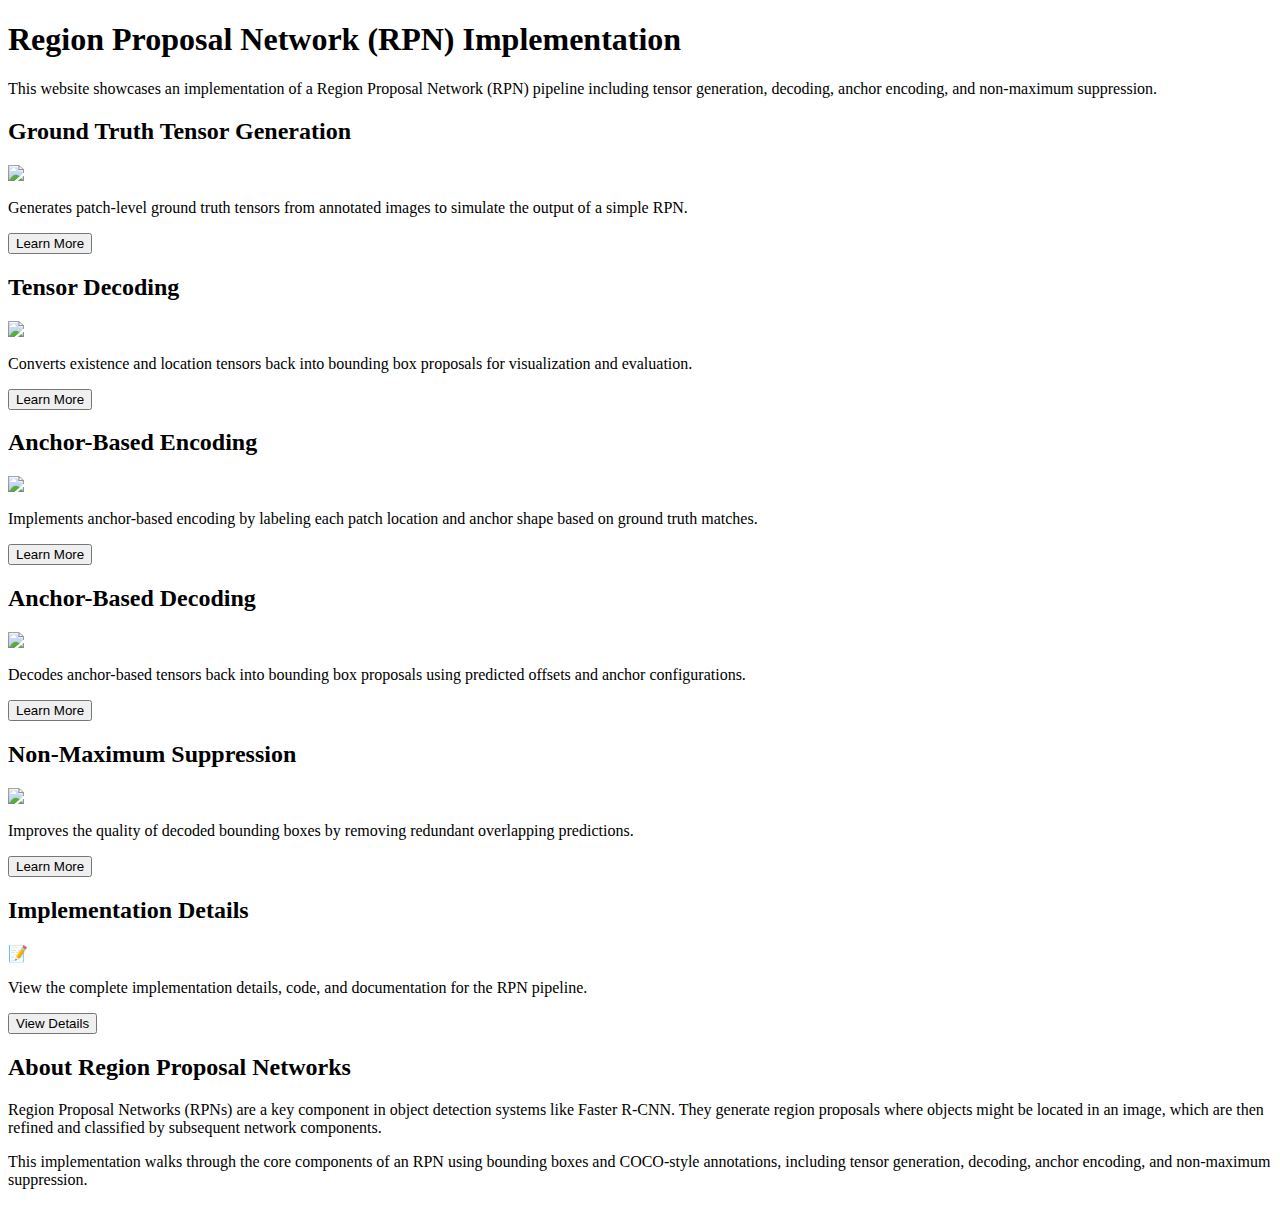
==== docs/index.html @ 5dce3fc7 "move all the website files to a docs folder" ====
<!DOCTYPE html><html lang="en" class="dark"><head><meta charSet="utf-8"/><meta name="viewport" content="width=device-width, initial-scale=1"/><link rel="preload" href="/_next/static/media/569ce4b8f30dc480-s.p.woff2" as="font" crossorigin="" type="font/woff2"/><link rel="preload" href="/_next/static/media/93f479601ee12b01-s.p.woff2" as="font" crossorigin="" type="font/woff2"/><link rel="stylesheet" href="/_next/static/css/9b14955158d61548.css" data-precedence="next"/><link rel="preload" as="script" fetchPriority="low" href="/_next/static/chunks/webpack-013194c79a4f4649.js"/><script src="/_next/static/chunks/ebe977ba-f33e6a37613402e3.js" async=""></script><script src="/_next/static/chunks/411-e865e4c97e426d4b.js" async=""></script><script src="/_next/static/chunks/main-app-a2d3648bc2e3e824.js" async=""></script><script src="/_next/static/chunks/395-ab24c1eea676b652.js" async=""></script><script src="/_next/static/chunks/84-42539fc15c698436.js" async=""></script><script src="/_next/static/chunks/app/page-92c3d81ac4e2b748.js" async=""></script><meta name="next-size-adjust" content=""/><title>Create Next App</title><meta name="description" content="Generated by create next app"/><link rel="icon" href="/favicon.ico" type="image/x-icon" sizes="16x16"/><script src="/_next/static/chunks/polyfills-42372ed130431b0a.js" noModule=""></script></head><body class="__variable_4d318d __variable_ea5f4b antialiased"><main class="flex min-h-screen flex-col items-center p-8 sm:p-24"><h1 class="text-4xl font-bold mb-6 text-center">Region Proposal Network (RPN) Implementation</h1><p class="text-lg mb-8 max-w-3xl text-center">This website showcases an implementation of a Region Proposal Network (RPN) pipeline including tensor generation, decoding, anchor encoding, and non-maximum suppression.</p><div class="grid grid-cols-1 md:grid-cols-2 lg:grid-cols-3 gap-6 w-full max-w-6xl mb-12"><div class="rounded-xl border bg-card text-card-foreground shadow p-6 flex flex-col items-center"><h2 class="text-xl font-semibold mb-3">Ground Truth Tensor Generation</h2><img alt="Ground Truth Tensor Generation" loading="lazy" width="300" height="200" decoding="async" data-nimg="1" class="mb-4 rounded-md" style="color:transparent" src="/images/cats_res.png"/><p class="text-sm text-center mb-4">Generates patch-level ground truth tensors from annotated images to simulate the output of a simple RPN.</p><a href="/ground-truth-generation"><button class="inline-flex items-center justify-center gap-2 whitespace-nowrap rounded-md text-sm font-medium transition-colors focus-visible:outline-none focus-visible:ring-1 focus-visible:ring-ring disabled:pointer-events-none disabled:opacity-50 [&amp;_svg]:pointer-events-none [&amp;_svg]:size-4 [&amp;_svg]:shrink-0 bg-primary text-primary-foreground shadow hover:bg-primary/90 h-9 px-4 py-2">Learn More</button></a></div><div class="rounded-xl border bg-card text-card-foreground shadow p-6 flex flex-col items-center"><h2 class="text-xl font-semibold mb-3">Tensor Decoding</h2><img alt="Tensor Decoding" loading="lazy" width="300" height="200" decoding="async" data-nimg="1" class="mb-4 rounded-md" style="color:transparent" src="/images/dogs.png"/><p class="text-sm text-center mb-4">Converts existence and location tensors back into bounding box proposals for visualization and evaluation.</p><a href="/tensor-decoding"><button class="inline-flex items-center justify-center gap-2 whitespace-nowrap rounded-md text-sm font-medium transition-colors focus-visible:outline-none focus-visible:ring-1 focus-visible:ring-ring disabled:pointer-events-none disabled:opacity-50 [&amp;_svg]:pointer-events-none [&amp;_svg]:size-4 [&amp;_svg]:shrink-0 bg-primary text-primary-foreground shadow hover:bg-primary/90 h-9 px-4 py-2">Learn More</button></a></div><div class="rounded-xl border bg-card text-card-foreground shadow p-6 flex flex-col items-center"><h2 class="text-xl font-semibold mb-3">Anchor-Based Encoding</h2><img alt="Anchor-Based Encoding" loading="lazy" width="300" height="200" decoding="async" data-nimg="1" class="mb-4 rounded-md" style="color:transparent" src="/images/pandas.png"/><p class="text-sm text-center mb-4">Implements anchor-based encoding by labeling each patch location and anchor shape based on ground truth matches.</p><a href="/anchor-encoding"><button class="inline-flex items-center justify-center gap-2 whitespace-nowrap rounded-md text-sm font-medium transition-colors focus-visible:outline-none focus-visible:ring-1 focus-visible:ring-ring disabled:pointer-events-none disabled:opacity-50 [&amp;_svg]:pointer-events-none [&amp;_svg]:size-4 [&amp;_svg]:shrink-0 bg-primary text-primary-foreground shadow hover:bg-primary/90 h-9 px-4 py-2">Learn More</button></a></div><div class="rounded-xl border bg-card text-card-foreground shadow p-6 flex flex-col items-center"><h2 class="text-xl font-semibold mb-3">Anchor-Based Decoding</h2><img alt="Anchor-Based Decoding" loading="lazy" width="300" height="200" decoding="async" data-nimg="1" class="mb-4 rounded-md" style="color:transparent" src="/images/dolphins.png"/><p class="text-sm text-center mb-4">Decodes anchor-based tensors back into bounding box proposals using predicted offsets and anchor configurations.</p><a href="/anchor-decoding"><button class="inline-flex items-center justify-center gap-2 whitespace-nowrap rounded-md text-sm font-medium transition-colors focus-visible:outline-none focus-visible:ring-1 focus-visible:ring-ring disabled:pointer-events-none disabled:opacity-50 [&amp;_svg]:pointer-events-none [&amp;_svg]:size-4 [&amp;_svg]:shrink-0 bg-primary text-primary-foreground shadow hover:bg-primary/90 h-9 px-4 py-2">Learn More</button></a></div><div class="rounded-xl border bg-card text-card-foreground shadow p-6 flex flex-col items-center"><h2 class="text-xl font-semibold mb-3">Non-Maximum Suppression</h2><img alt="Non-Maximum Suppression" loading="lazy" width="300" height="200" decoding="async" data-nimg="1" class="mb-4 rounded-md" style="color:transparent" src="/images/tiger.png"/><p class="text-sm text-center mb-4">Improves the quality of decoded bounding boxes by removing redundant overlapping predictions.</p><a href="/non-maximum-suppression"><button class="inline-flex items-center justify-center gap-2 whitespace-nowrap rounded-md text-sm font-medium transition-colors focus-visible:outline-none focus-visible:ring-1 focus-visible:ring-ring disabled:pointer-events-none disabled:opacity-50 [&amp;_svg]:pointer-events-none [&amp;_svg]:size-4 [&amp;_svg]:shrink-0 bg-primary text-primary-foreground shadow hover:bg-primary/90 h-9 px-4 py-2">Learn More</button></a></div><div class="rounded-xl border bg-card text-card-foreground shadow p-6 flex flex-col items-center"><h2 class="text-xl font-semibold mb-3">Implementation Details</h2><div class="h-[200px] flex items-center justify-center mb-4"><div class="text-6xl">📝</div></div><p class="text-sm text-center mb-4">View the complete implementation details, code, and documentation for the RPN pipeline.</p><a href="/implementation-details"><button class="inline-flex items-center justify-center gap-2 whitespace-nowrap rounded-md text-sm font-medium transition-colors focus-visible:outline-none focus-visible:ring-1 focus-visible:ring-ring disabled:pointer-events-none disabled:opacity-50 [&amp;_svg]:pointer-events-none [&amp;_svg]:size-4 [&amp;_svg]:shrink-0 bg-primary text-primary-foreground shadow hover:bg-primary/90 h-9 px-4 py-2">View Details</button></a></div></div><div class="w-full max-w-3xl"><h2 class="text-2xl font-semibold mb-4">About Region Proposal Networks</h2><p class="mb-4">Region Proposal Networks (RPNs) are a key component in object detection systems like Faster R-CNN. They generate region proposals where objects might be located in an image, which are then refined and classified by subsequent network components.</p><p class="mb-4">This implementation walks through the core components of an RPN using bounding boxes and COCO-style annotations, including tensor generation, decoding, anchor encoding, and non-maximum suppression.</p></div></main><script src="/_next/static/chunks/webpack-013194c79a4f4649.js" async=""></script><script>(self.__next_f=self.__next_f||[]).push([0])</script><script>self.__next_f.push([1,"1:\"$Sreact.fragment\"\n2:I[9729,[],\"\"]\n3:I[9829,[],\"\"]\n4:I[9224,[],\"ClientPageRoot\"]\n5:I[6261,[\"395\",\"static/chunks/395-ab24c1eea676b652.js\",\"84\",\"static/chunks/84-42539fc15c698436.js\",\"974\",\"static/chunks/app/page-92c3d81ac4e2b748.js\"],\"default\"]\n8:I[5358,[],\"OutletBoundary\"]\na:I[5358,[],\"MetadataBoundary\"]\nc:I[5358,[],\"ViewportBoundary\"]\ne:I[672,[],\"\"]\n:HL[\"/_next/static/media/569ce4b8f30dc480-s.p.woff2\",\"font\",{\"crossOrigin\":\"\",\"type\":\"font/woff2\"}]\n:HL[\"/_next/static/media/93f479601ee12b01-s.p.woff2\",\"font\",{\"crossOrigin\":\"\",\"type\":\"font/woff2\"}]\n:HL[\"/_next/static/css/9b14955158d61548.css\",\"style\"]\n"])</script><script>self.__next_f.push([1,"0:{\"P\":null,\"b\":\"UWgL685_DnIc7gZtM0i8y\",\"p\":\"\",\"c\":[\"\",\"\"],\"i\":false,\"f\":[[[\"\",{\"children\":[\"__PAGE__\",{}]},\"$undefined\",\"$undefined\",true],[\"\",[\"$\",\"$1\",\"c\",{\"children\":[[[\"$\",\"link\",\"0\",{\"rel\":\"stylesheet\",\"href\":\"/_next/static/css/9b14955158d61548.css\",\"precedence\":\"next\",\"crossOrigin\":\"$undefined\",\"nonce\":\"$undefined\"}]],[\"$\",\"html\",null,{\"lang\":\"en\",\"className\":\"dark\",\"children\":[\"$\",\"body\",null,{\"className\":\"__variable_4d318d __variable_ea5f4b antialiased\",\"children\":[\"$\",\"$L2\",null,{\"parallelRouterKey\":\"children\",\"segmentPath\":[\"children\"],\"error\":\"$undefined\",\"errorStyles\":\"$undefined\",\"errorScripts\":\"$undefined\",\"template\":[\"$\",\"$L3\",null,{}],\"templateStyles\":\"$undefined\",\"templateScripts\":\"$undefined\",\"notFound\":[[],[[\"$\",\"title\",null,{\"children\":\"404: This page could not be found.\"}],[\"$\",\"div\",null,{\"style\":{\"fontFamily\":\"system-ui,\\\"Segoe UI\\\",Roboto,Helvetica,Arial,sans-serif,\\\"Apple Color Emoji\\\",\\\"Segoe UI Emoji\\\"\",\"height\":\"100vh\",\"textAlign\":\"center\",\"display\":\"flex\",\"flexDirection\":\"column\",\"alignItems\":\"center\",\"justifyContent\":\"center\"},\"children\":[\"$\",\"div\",null,{\"children\":[[\"$\",\"style\",null,{\"dangerouslySetInnerHTML\":{\"__html\":\"body{color:#000;background:#fff;margin:0}.next-error-h1{border-right:1px solid rgba(0,0,0,.3)}@media (prefers-color-scheme:dark){body{color:#fff;background:#000}.next-error-h1{border-right:1px solid rgba(255,255,255,.3)}}\"}}],[\"$\",\"h1\",null,{\"className\":\"next-error-h1\",\"style\":{\"display\":\"inline-block\",\"margin\":\"0 20px 0 0\",\"padding\":\"0 23px 0 0\",\"fontSize\":24,\"fontWeight\":500,\"verticalAlign\":\"top\",\"lineHeight\":\"49px\"},\"children\":404}],[\"$\",\"div\",null,{\"style\":{\"display\":\"inline-block\"},\"children\":[\"$\",\"h2\",null,{\"style\":{\"fontSize\":14,\"fontWeight\":400,\"lineHeight\":\"49px\",\"margin\":0},\"children\":\"This page could not be found.\"}]}]]}]}]]],\"forbidden\":\"$undefined\",\"unauthorized\":\"$undefined\"}]}]}]]}],{\"children\":[\"__PAGE__\",[\"$\",\"$1\",\"c\",{\"children\":[[\"$\",\"$L4\",null,{\"Component\":\"$5\",\"searchParams\":{},\"params\":{},\"promises\":[\"$@6\",\"$@7\"]}],null,[\"$\",\"$L8\",null,{\"children\":\"$L9\"}]]}],{},null,false]},null,false],[\"$\",\"$1\",\"h\",{\"children\":[null,[\"$\",\"$1\",\"8OT0yn4gBnYpyGsp1CMpc\",{\"children\":[[\"$\",\"$La\",null,{\"children\":\"$Lb\"}],[\"$\",\"$Lc\",null,{\"children\":\"$Ld\"}],[\"$\",\"meta\",null,{\"name\":\"next-size-adjust\",\"content\":\"\"}]]}]]}],false]],\"m\":\"$undefined\",\"G\":[\"$e\",\"$undefined\"],\"s\":false,\"S\":true}\n"])</script><script>self.__next_f.push([1,"6:{}\n7:{}\n"])</script><script>self.__next_f.push([1,"d:[[\"$\",\"meta\",\"0\",{\"name\":\"viewport\",\"content\":\"width=device-width, initial-scale=1\"}]]\nb:[[\"$\",\"meta\",\"0\",{\"charSet\":\"utf-8\"}],[\"$\",\"title\",\"1\",{\"children\":\"Create Next App\"}],[\"$\",\"meta\",\"2\",{\"name\":\"description\",\"content\":\"Generated by create next app\"}],[\"$\",\"link\",\"3\",{\"rel\":\"icon\",\"href\":\"/favicon.ico\",\"type\":\"image/x-icon\",\"sizes\":\"16x16\"}]]\n"])</script><script>self.__next_f.push([1,"9:null\n"])</script></body></html>
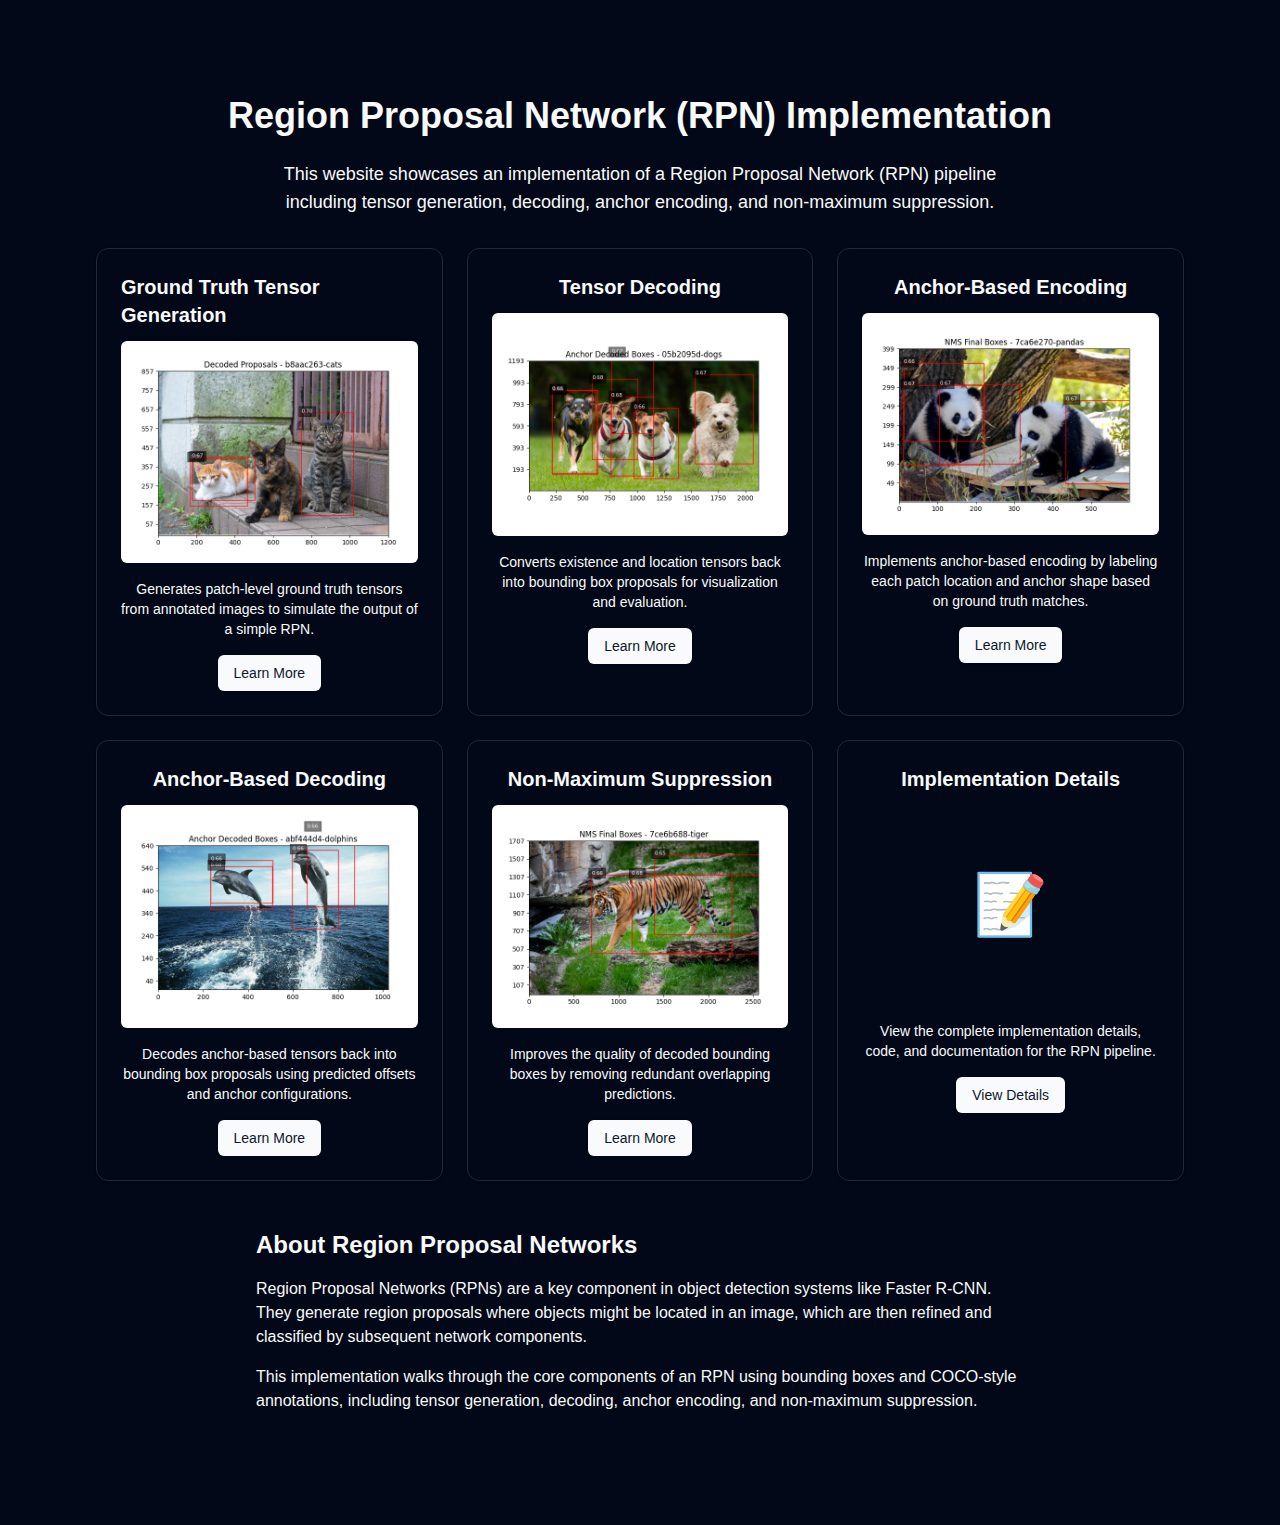
==== commit e03d7a44: "move website to docs" ====
--- a/docs/index.html
+++ b/docs/index.html
@@ -1 +1 @@
-<!DOCTYPE html><html lang="en" class="dark"><head><meta charSet="utf-8"/><meta name="viewport" content="width=device-width, initial-scale=1"/><link rel="preload" href="/_next/static/media/569ce4b8f30dc480-s.p.woff2" as="font" crossorigin="" type="font/woff2"/><link rel="preload" href="/_next/static/media/93f479601ee12b01-s.p.woff2" as="font" crossorigin="" type="font/woff2"/><link rel="stylesheet" href="/_next/static/css/9b14955158d61548.css" data-precedence="next"/><link rel="preload" as="script" fetchPriority="low" href="/_next/static/chunks/webpack-013194c79a4f4649.js"/><script src="/_next/static/chunks/ebe977ba-f33e6a37613402e3.js" async=""></script><script src="/_next/static/chunks/411-e865e4c97e426d4b.js" async=""></script><script src="/_next/static/chunks/main-app-a2d3648bc2e3e824.js" async=""></script><script src="/_next/static/chunks/395-ab24c1eea676b652.js" async=""></script><script src="/_next/static/chunks/84-42539fc15c698436.js" async=""></script><script src="/_next/static/chunks/app/page-92c3d81ac4e2b748.js" async=""></script><meta name="next-size-adjust" content=""/><title>Create Next App</title><meta name="description" content="Generated by create next app"/><link rel="icon" href="/favicon.ico" type="image/x-icon" sizes="16x16"/><script src="/_next/static/chunks/polyfills-42372ed130431b0a.js" noModule=""></script></head><body class="__variable_4d318d __variable_ea5f4b antialiased"><main class="flex min-h-screen flex-col items-center p-8 sm:p-24"><h1 class="text-4xl font-bold mb-6 text-center">Region Proposal Network (RPN) Implementation</h1><p class="text-lg mb-8 max-w-3xl text-center">This website showcases an implementation of a Region Proposal Network (RPN) pipeline including tensor generation, decoding, anchor encoding, and non-maximum suppression.</p><div class="grid grid-cols-1 md:grid-cols-2 lg:grid-cols-3 gap-6 w-full max-w-6xl mb-12"><div class="rounded-xl border bg-card text-card-foreground shadow p-6 flex flex-col items-center"><h2 class="text-xl font-semibold mb-3">Ground Truth Tensor Generation</h2><img alt="Ground Truth Tensor Generation" loading="lazy" width="300" height="200" decoding="async" data-nimg="1" class="mb-4 rounded-md" style="color:transparent" src="/images/cats_res.png"/><p class="text-sm text-center mb-4">Generates patch-level ground truth tensors from annotated images to simulate the output of a simple RPN.</p><a href="/ground-truth-generation"><button class="inline-flex items-center justify-center gap-2 whitespace-nowrap rounded-md text-sm font-medium transition-colors focus-visible:outline-none focus-visible:ring-1 focus-visible:ring-ring disabled:pointer-events-none disabled:opacity-50 [&amp;_svg]:pointer-events-none [&amp;_svg]:size-4 [&amp;_svg]:shrink-0 bg-primary text-primary-foreground shadow hover:bg-primary/90 h-9 px-4 py-2">Learn More</button></a></div><div class="rounded-xl border bg-card text-card-foreground shadow p-6 flex flex-col items-center"><h2 class="text-xl font-semibold mb-3">Tensor Decoding</h2><img alt="Tensor Decoding" loading="lazy" width="300" height="200" decoding="async" data-nimg="1" class="mb-4 rounded-md" style="color:transparent" src="/images/dogs.png"/><p class="text-sm text-center mb-4">Converts existence and location tensors back into bounding box proposals for visualization and evaluation.</p><a href="/tensor-decoding"><button class="inline-flex items-center justify-center gap-2 whitespace-nowrap rounded-md text-sm font-medium transition-colors focus-visible:outline-none focus-visible:ring-1 focus-visible:ring-ring disabled:pointer-events-none disabled:opacity-50 [&amp;_svg]:pointer-events-none [&amp;_svg]:size-4 [&amp;_svg]:shrink-0 bg-primary text-primary-foreground shadow hover:bg-primary/90 h-9 px-4 py-2">Learn More</button></a></div><div class="rounded-xl border bg-card text-card-foreground shadow p-6 flex flex-col items-center"><h2 class="text-xl font-semibold mb-3">Anchor-Based Encoding</h2><img alt="Anchor-Based Encoding" loading="lazy" width="300" height="200" decoding="async" data-nimg="1" class="mb-4 rounded-md" style="color:transparent" src="/images/pandas.png"/><p class="text-sm text-center mb-4">Implements anchor-based encoding by labeling each patch location and anchor shape based on ground truth matches.</p><a href="/anchor-encoding"><button class="inline-flex items-center justify-center gap-2 whitespace-nowrap rounded-md text-sm font-medium transition-colors focus-visible:outline-none focus-visible:ring-1 focus-visible:ring-ring disabled:pointer-events-none disabled:opacity-50 [&amp;_svg]:pointer-events-none [&amp;_svg]:size-4 [&amp;_svg]:shrink-0 bg-primary text-primary-foreground shadow hover:bg-primary/90 h-9 px-4 py-2">Learn More</button></a></div><div class="rounded-xl border bg-card text-card-foreground shadow p-6 flex flex-col items-center"><h2 class="text-xl font-semibold mb-3">Anchor-Based Decoding</h2><img alt="Anchor-Based Decoding" loading="lazy" width="300" height="200" decoding="async" data-nimg="1" class="mb-4 rounded-md" style="color:transparent" src="/images/dolphins.png"/><p class="text-sm text-center mb-4">Decodes anchor-based tensors back into bounding box proposals using predicted offsets and anchor configurations.</p><a href="/anchor-decoding"><button class="inline-flex items-center justify-center gap-2 whitespace-nowrap rounded-md text-sm font-medium transition-colors focus-visible:outline-none focus-visible:ring-1 focus-visible:ring-ring disabled:pointer-events-none disabled:opacity-50 [&amp;_svg]:pointer-events-none [&amp;_svg]:size-4 [&amp;_svg]:shrink-0 bg-primary text-primary-foreground shadow hover:bg-primary/90 h-9 px-4 py-2">Learn More</button></a></div><div class="rounded-xl border bg-card text-card-foreground shadow p-6 flex flex-col items-center"><h2 class="text-xl font-semibold mb-3">Non-Maximum Suppression</h2><img alt="Non-Maximum Suppression" loading="lazy" width="300" height="200" decoding="async" data-nimg="1" class="mb-4 rounded-md" style="color:transparent" src="/images/tiger.png"/><p class="text-sm text-center mb-4">Improves the quality of decoded bounding boxes by removing redundant overlapping predictions.</p><a href="/non-maximum-suppression"><button class="inline-flex items-center justify-center gap-2 whitespace-nowrap rounded-md text-sm font-medium transition-colors focus-visible:outline-none focus-visible:ring-1 focus-visible:ring-ring disabled:pointer-events-none disabled:opacity-50 [&amp;_svg]:pointer-events-none [&amp;_svg]:size-4 [&amp;_svg]:shrink-0 bg-primary text-primary-foreground shadow hover:bg-primary/90 h-9 px-4 py-2">Learn More</button></a></div><div class="rounded-xl border bg-card text-card-foreground shadow p-6 flex flex-col items-center"><h2 class="text-xl font-semibold mb-3">Implementation Details</h2><div class="h-[200px] flex items-center justify-center mb-4"><div class="text-6xl">📝</div></div><p class="text-sm text-center mb-4">View the complete implementation details, code, and documentation for the RPN pipeline.</p><a href="/implementation-details"><button class="inline-flex items-center justify-center gap-2 whitespace-nowrap rounded-md text-sm font-medium transition-colors focus-visible:outline-none focus-visible:ring-1 focus-visible:ring-ring disabled:pointer-events-none disabled:opacity-50 [&amp;_svg]:pointer-events-none [&amp;_svg]:size-4 [&amp;_svg]:shrink-0 bg-primary text-primary-foreground shadow hover:bg-primary/90 h-9 px-4 py-2">View Details</button></a></div></div><div class="w-full max-w-3xl"><h2 class="text-2xl font-semibold mb-4">About Region Proposal Networks</h2><p class="mb-4">Region Proposal Networks (RPNs) are a key component in object detection systems like Faster R-CNN. They generate region proposals where objects might be located in an image, which are then refined and classified by subsequent network components.</p><p class="mb-4">This implementation walks through the core components of an RPN using bounding boxes and COCO-style annotations, including tensor generation, decoding, anchor encoding, and non-maximum suppression.</p></div></main><script src="/_next/static/chunks/webpack-013194c79a4f4649.js" async=""></script><script>(self.__next_f=self.__next_f||[]).push([0])</script><script>self.__next_f.push([1,"1:\"$Sreact.fragment\"\n2:I[9729,[],\"\"]\n3:I[9829,[],\"\"]\n4:I[9224,[],\"ClientPageRoot\"]\n5:I[6261,[\"395\",\"static/chunks/395-ab24c1eea676b652.js\",\"84\",\"static/chunks/84-42539fc15c698436.js\",\"974\",\"static/chunks/app/page-92c3d81ac4e2b748.js\"],\"default\"]\n8:I[5358,[],\"OutletBoundary\"]\na:I[5358,[],\"MetadataBoundary\"]\nc:I[5358,[],\"ViewportBoundary\"]\ne:I[672,[],\"\"]\n:HL[\"/_next/static/media/569ce4b8f30dc480-s.p.woff2\",\"font\",{\"crossOrigin\":\"\",\"type\":\"font/woff2\"}]\n:HL[\"/_next/static/media/93f479601ee12b01-s.p.woff2\",\"font\",{\"crossOrigin\":\"\",\"type\":\"font/woff2\"}]\n:HL[\"/_next/static/css/9b14955158d61548.css\",\"style\"]\n"])</script><script>self.__next_f.push([1,"0:{\"P\":null,\"b\":\"UWgL685_DnIc7gZtM0i8y\",\"p\":\"\",\"c\":[\"\",\"\"],\"i\":false,\"f\":[[[\"\",{\"children\":[\"__PAGE__\",{}]},\"$undefined\",\"$undefined\",true],[\"\",[\"$\",\"$1\",\"c\",{\"children\":[[[\"$\",\"link\",\"0\",{\"rel\":\"stylesheet\",\"href\":\"/_next/static/css/9b14955158d61548.css\",\"precedence\":\"next\",\"crossOrigin\":\"$undefined\",\"nonce\":\"$undefined\"}]],[\"$\",\"html\",null,{\"lang\":\"en\",\"className\":\"dark\",\"children\":[\"$\",\"body\",null,{\"className\":\"__variable_4d318d __variable_ea5f4b antialiased\",\"children\":[\"$\",\"$L2\",null,{\"parallelRouterKey\":\"children\",\"segmentPath\":[\"children\"],\"error\":\"$undefined\",\"errorStyles\":\"$undefined\",\"errorScripts\":\"$undefined\",\"template\":[\"$\",\"$L3\",null,{}],\"templateStyles\":\"$undefined\",\"templateScripts\":\"$undefined\",\"notFound\":[[],[[\"$\",\"title\",null,{\"children\":\"404: This page could not be found.\"}],[\"$\",\"div\",null,{\"style\":{\"fontFamily\":\"system-ui,\\\"Segoe UI\\\",Roboto,Helvetica,Arial,sans-serif,\\\"Apple Color Emoji\\\",\\\"Segoe UI Emoji\\\"\",\"height\":\"100vh\",\"textAlign\":\"center\",\"display\":\"flex\",\"flexDirection\":\"column\",\"alignItems\":\"center\",\"justifyContent\":\"center\"},\"children\":[\"$\",\"div\",null,{\"children\":[[\"$\",\"style\",null,{\"dangerouslySetInnerHTML\":{\"__html\":\"body{color:#000;background:#fff;margin:0}.next-error-h1{border-right:1px solid rgba(0,0,0,.3)}@media (prefers-color-scheme:dark){body{color:#fff;background:#000}.next-error-h1{border-right:1px solid rgba(255,255,255,.3)}}\"}}],[\"$\",\"h1\",null,{\"className\":\"next-error-h1\",\"style\":{\"display\":\"inline-block\",\"margin\":\"0 20px 0 0\",\"padding\":\"0 23px 0 0\",\"fontSize\":24,\"fontWeight\":500,\"verticalAlign\":\"top\",\"lineHeight\":\"49px\"},\"children\":404}],[\"$\",\"div\",null,{\"style\":{\"display\":\"inline-block\"},\"children\":[\"$\",\"h2\",null,{\"style\":{\"fontSize\":14,\"fontWeight\":400,\"lineHeight\":\"49px\",\"margin\":0},\"children\":\"This page could not be found.\"}]}]]}]}]]],\"forbidden\":\"$undefined\",\"unauthorized\":\"$undefined\"}]}]}]]}],{\"children\":[\"__PAGE__\",[\"$\",\"$1\",\"c\",{\"children\":[[\"$\",\"$L4\",null,{\"Component\":\"$5\",\"searchParams\":{},\"params\":{},\"promises\":[\"$@6\",\"$@7\"]}],null,[\"$\",\"$L8\",null,{\"children\":\"$L9\"}]]}],{},null,false]},null,false],[\"$\",\"$1\",\"h\",{\"children\":[null,[\"$\",\"$1\",\"8OT0yn4gBnYpyGsp1CMpc\",{\"children\":[[\"$\",\"$La\",null,{\"children\":\"$Lb\"}],[\"$\",\"$Lc\",null,{\"children\":\"$Ld\"}],[\"$\",\"meta\",null,{\"name\":\"next-size-adjust\",\"content\":\"\"}]]}]]}],false]],\"m\":\"$undefined\",\"G\":[\"$e\",\"$undefined\"],\"s\":false,\"S\":true}\n"])</script><script>self.__next_f.push([1,"6:{}\n7:{}\n"])</script><script>self.__next_f.push([1,"d:[[\"$\",\"meta\",\"0\",{\"name\":\"viewport\",\"content\":\"width=device-width, initial-scale=1\"}]]\nb:[[\"$\",\"meta\",\"0\",{\"charSet\":\"utf-8\"}],[\"$\",\"title\",\"1\",{\"children\":\"Create Next App\"}],[\"$\",\"meta\",\"2\",{\"name\":\"description\",\"content\":\"Generated by create next app\"}],[\"$\",\"link\",\"3\",{\"rel\":\"icon\",\"href\":\"/favicon.ico\",\"type\":\"image/x-icon\",\"sizes\":\"16x16\"}]]\n"])</script><script>self.__next_f.push([1,"9:null\n"])</script></body></html>+<!DOCTYPE html><html lang="en" class="dark"><head><meta charSet="utf-8"/><meta name="viewport" content="width=device-width, initial-scale=1"/><link rel="preload" href="./_next/static/media/569ce4b8f30dc480-s.p.woff2" as="font" crossorigin="" type="font/woff2"/><link rel="preload" href="./_next/static/media/93f479601ee12b01-s.p.woff2" as="font" crossorigin="" type="font/woff2"/><link rel="stylesheet" href="./_next/static/css/9b14955158d61548.css" data-precedence="next"/><link rel="preload" as="script" fetchPriority="low" href="./_next/static/chunks/webpack-013194c79a4f4649.js"/><script src="./_next/static/chunks/ebe977ba-f33e6a37613402e3.js" async=""></script><script src="./_next/static/chunks/411-e865e4c97e426d4b.js" async=""></script><script src="./_next/static/chunks/main-app-a2d3648bc2e3e824.js" async=""></script><script src="./_next/static/chunks/395-ab24c1eea676b652.js" async=""></script><script src="./_next/static/chunks/84-42539fc15c698436.js" async=""></script><script src="./_next/static/chunks/app/page-92c3d81ac4e2b748.js" async=""></script><meta name="next-size-adjust" content=""/><title>Create Next App</title><meta name="description" content="Generated by create next app"/><link rel="icon" href="./favicon.ico" type="image/x-icon" sizes="16x16"/><script src="./_next/static/chunks/polyfills-42372ed130431b0a.js" noModule=""></script></head><body class="__variable_4d318d __variable_ea5f4b antialiased"><main class="flex min-h-screen flex-col items-center p-8 sm:p-24"><h1 class="text-4xl font-bold mb-6 text-center">Region Proposal Network (RPN) Implementation</h1><p class="text-lg mb-8 max-w-3xl text-center">This website showcases an implementation of a Region Proposal Network (RPN) pipeline including tensor generation, decoding, anchor encoding, and non-maximum suppression.</p><div class="grid grid-cols-1 md:grid-cols-2 lg:grid-cols-3 gap-6 w-full max-w-6xl mb-12"><div class="rounded-xl border bg-card text-card-foreground shadow p-6 flex flex-col items-center"><h2 class="text-xl font-semibold mb-3">Ground Truth Tensor Generation</h2><img alt="Ground Truth Tensor Generation" loading="lazy" width="300" height="200" decoding="async" data-nimg="1" class="mb-4 rounded-md" style="color:transparent" src="./images/cats_res.png"/><p class="text-sm text-center mb-4">Generates patch-level ground truth tensors from annotated images to simulate the output of a simple RPN.</p><a href="./ground-truth-generation.html"><button class="inline-flex items-center justify-center gap-2 whitespace-nowrap rounded-md text-sm font-medium transition-colors focus-visible:outline-none focus-visible:ring-1 focus-visible:ring-ring disabled:pointer-events-none disabled:opacity-50 [&amp;_svg]:pointer-events-none [&amp;_svg]:size-4 [&amp;_svg]:shrink-0 bg-primary text-primary-foreground shadow hover:bg-primary/90 h-9 px-4 py-2">Learn More</button></a></div><div class="rounded-xl border bg-card text-card-foreground shadow p-6 flex flex-col items-center"><h2 class="text-xl font-semibold mb-3">Tensor Decoding</h2><img alt="Tensor Decoding" loading="lazy" width="300" height="200" decoding="async" data-nimg="1" class="mb-4 rounded-md" style="color:transparent" src="./images/dogs.png"/><p class="text-sm text-center mb-4">Converts existence and location tensors back into bounding box proposals for visualization and evaluation.</p><a href="./tensor-decoding.html"><button class="inline-flex items-center justify-center gap-2 whitespace-nowrap rounded-md text-sm font-medium transition-colors focus-visible:outline-none focus-visible:ring-1 focus-visible:ring-ring disabled:pointer-events-none disabled:opacity-50 [&amp;_svg]:pointer-events-none [&amp;_svg]:size-4 [&amp;_svg]:shrink-0 bg-primary text-primary-foreground shadow hover:bg-primary/90 h-9 px-4 py-2">Learn More</button></a></div><div class="rounded-xl border bg-card text-card-foreground shadow p-6 flex flex-col items-center"><h2 class="text-xl font-semibold mb-3">Anchor-Based Encoding</h2><img alt="Anchor-Based Encoding" loading="lazy" width="300" height="200" decoding="async" data-nimg="1" class="mb-4 rounded-md" style="color:transparent" src="./images/pandas.png"/><p class="text-sm text-center mb-4">Implements anchor-based encoding by labeling each patch location and anchor shape based on ground truth matches.</p><a href="./anchor-encoding.html"><button class="inline-flex items-center justify-center gap-2 whitespace-nowrap rounded-md text-sm font-medium transition-colors focus-visible:outline-none focus-visible:ring-1 focus-visible:ring-ring disabled:pointer-events-none disabled:opacity-50 [&amp;_svg]:pointer-events-none [&amp;_svg]:size-4 [&amp;_svg]:shrink-0 bg-primary text-primary-foreground shadow hover:bg-primary/90 h-9 px-4 py-2">Learn More</button></a></div><div class="rounded-xl border bg-card text-card-foreground shadow p-6 flex flex-col items-center"><h2 class="text-xl font-semibold mb-3">Anchor-Based Decoding</h2><img alt="Anchor-Based Decoding" loading="lazy" width="300" height="200" decoding="async" data-nimg="1" class="mb-4 rounded-md" style="color:transparent" src="./images/dolphins.png"/><p class="text-sm text-center mb-4">Decodes anchor-based tensors back into bounding box proposals using predicted offsets and anchor configurations.</p><a href="./anchor-decoding.html"><button class="inline-flex items-center justify-center gap-2 whitespace-nowrap rounded-md text-sm font-medium transition-colors focus-visible:outline-none focus-visible:ring-1 focus-visible:ring-ring disabled:pointer-events-none disabled:opacity-50 [&amp;_svg]:pointer-events-none [&amp;_svg]:size-4 [&amp;_svg]:shrink-0 bg-primary text-primary-foreground shadow hover:bg-primary/90 h-9 px-4 py-2">Learn More</button></a></div><div class="rounded-xl border bg-card text-card-foreground shadow p-6 flex flex-col items-center"><h2 class="text-xl font-semibold mb-3">Non-Maximum Suppression</h2><img alt="Non-Maximum Suppression" loading="lazy" width="300" height="200" decoding="async" data-nimg="1" class="mb-4 rounded-md" style="color:transparent" src="./images/tiger.png"/><p class="text-sm text-center mb-4">Improves the quality of decoded bounding boxes by removing redundant overlapping predictions.</p><a href="./non-maximum-suppression"><button class="inline-flex items-center justify-center gap-2 whitespace-nowrap rounded-md text-sm font-medium transition-colors focus-visible:outline-none focus-visible:ring-1 focus-visible:ring-ring disabled:pointer-events-none disabled:opacity-50 [&amp;_svg]:pointer-events-none [&amp;_svg]:size-4 [&amp;_svg]:shrink-0 bg-primary text-primary-foreground shadow hover:bg-primary/90 h-9 px-4 py-2">Learn More</button></a></div><div class="rounded-xl border bg-card text-card-foreground shadow p-6 flex flex-col items-center"><h2 class="text-xl font-semibold mb-3">Implementation Details</h2><div class="h-[200px] flex items-center justify-center mb-4"><div class="text-6xl">📝</div></div><p class="text-sm text-center mb-4">View the complete implementation details, code, and documentation for the RPN pipeline.</p><a href="./implementation-details.html"><button class="inline-flex items-center justify-center gap-2 whitespace-nowrap rounded-md text-sm font-medium transition-colors focus-visible:outline-none focus-visible:ring-1 focus-visible:ring-ring disabled:pointer-events-none disabled:opacity-50 [&amp;_svg]:pointer-events-none [&amp;_svg]:size-4 [&amp;_svg]:shrink-0 bg-primary text-primary-foreground shadow hover:bg-primary/90 h-9 px-4 py-2">View Details</button></a></div></div><div class="w-full max-w-3xl"><h2 class="text-2xl font-semibold mb-4">About Region Proposal Networks</h2><p class="mb-4">Region Proposal Networks (RPNs) are a key component in object detection systems like Faster R-CNN. They generate region proposals where objects might be located in an image, which are then refined and classified by subsequent network components.</p><p class="mb-4">This implementation walks through the core components of an RPN using bounding boxes and COCO-style annotations, including tensor generation, decoding, anchor encoding, and non-maximum suppression.</p></div></main><script src="./_next/static/chunks/webpack-013194c79a4f4649.js" async=""></script><script>(self.__next_f=self.__next_f||[]).push([0])</script><script>self.__next_f.push([1,"1:\"$Sreact.fragment\"\n2:I[9729,[],\"\"]\n3:I[9829,[],\"\"]\n4:I[9224,[],\"ClientPageRoot\"]\n5:I[6261,[\"395\",\"static/chunks/395-ab24c1eea676b652.js\",\"84\",\"static/chunks/84-42539fc15c698436.js\",\"974\",\"static/chunks/app/page-92c3d81ac4e2b748.js\"],\"default\"]\n8:I[5358,[],\"OutletBoundary\"]\na:I[5358,[],\"MetadataBoundary\"]\nc:I[5358,[],\"ViewportBoundary\"]\ne:I[672,[],\"\"]\n:HL[\"/_next/static/media/569ce4b8f30dc480-s.p.woff2\",\"font\",{\"crossOrigin\":\"\",\"type\":\"font/woff2\"}]\n:HL[\"/_next/static/media/93f479601ee12b01-s.p.woff2\",\"font\",{\"crossOrigin\":\"\",\"type\":\"font/woff2\"}]\n:HL[\"/_next/static/css/9b14955158d61548.css\",\"style\"]\n"])</script><script>self.__next_f.push([1,"0:{\"P\":null,\"b\":\"UWgL685_DnIc7gZtM0i8y\",\"p\":\"\",\"c\":[\"\",\"\"],\"i\":false,\"f\":[[[\"\",{\"children\":[\"__PAGE__\",{}]},\"$undefined\",\"$undefined\",true],[\"\",[\"$\",\"$1\",\"c\",{\"children\":[[[\"$\",\"link\",\"0\",{\"rel\":\"stylesheet\",\"href\":\"/_next/static/css/9b14955158d61548.css\",\"precedence\":\"next\",\"crossOrigin\":\"$undefined\",\"nonce\":\"$undefined\"}]],[\"$\",\"html\",null,{\"lang\":\"en\",\"className\":\"dark\",\"children\":[\"$\",\"body\",null,{\"className\":\"__variable_4d318d __variable_ea5f4b antialiased\",\"children\":[\"$\",\"$L2\",null,{\"parallelRouterKey\":\"children\",\"segmentPath\":[\"children\"],\"error\":\"$undefined\",\"errorStyles\":\"$undefined\",\"errorScripts\":\"$undefined\",\"template\":[\"$\",\"$L3\",null,{}],\"templateStyles\":\"$undefined\",\"templateScripts\":\"$undefined\",\"notFound\":[[],[[\"$\",\"title\",null,{\"children\":\"404: This page could not be found.\"}],[\"$\",\"div\",null,{\"style\":{\"fontFamily\":\"system-ui,\\\"Segoe UI\\\",Roboto,Helvetica,Arial,sans-serif,\\\"Apple Color Emoji\\\",\\\"Segoe UI Emoji\\\"\",\"height\":\"100vh\",\"textAlign\":\"center\",\"display\":\"flex\",\"flexDirection\":\"column\",\"alignItems\":\"center\",\"justifyContent\":\"center\"},\"children\":[\"$\",\"div\",null,{\"children\":[[\"$\",\"style\",null,{\"dangerouslySetInnerHTML\":{\"__html\":\"body{color:#000;background:#fff;margin:0}.next-error-h1{border-right:1px solid rgba(0,0,0,.3)}@media (prefers-color-scheme:dark){body{color:#fff;background:#000}.next-error-h1{border-right:1px solid rgba(255,255,255,.3)}}\"}}],[\"$\",\"h1\",null,{\"className\":\"next-error-h1\",\"style\":{\"display\":\"inline-block\",\"margin\":\"0 20px 0 0\",\"padding\":\"0 23px 0 0\",\"fontSize\":24,\"fontWeight\":500,\"verticalAlign\":\"top\",\"lineHeight\":\"49px\"},\"children\":404}],[\"$\",\"div\",null,{\"style\":{\"display\":\"inline-block\"},\"children\":[\"$\",\"h2\",null,{\"style\":{\"fontSize\":14,\"fontWeight\":400,\"lineHeight\":\"49px\",\"margin\":0},\"children\":\"This page could not be found.\"}]}]]}]}]]],\"forbidden\":\"$undefined\",\"unauthorized\":\"$undefined\"}]}]}]]}],{\"children\":[\"__PAGE__\",[\"$\",\"$1\",\"c\",{\"children\":[[\"$\",\"$L4\",null,{\"Component\":\"$5\",\"searchParams\":{},\"params\":{},\"promises\":[\"$@6\",\"$@7\"]}],null,[\"$\",\"$L8\",null,{\"children\":\"$L9\"}]]}],{},null,false]},null,false],[\"$\",\"$1\",\"h\",{\"children\":[null,[\"$\",\"$1\",\"8OT0yn4gBnYpyGsp1CMpc\",{\"children\":[[\"$\",\"$La\",null,{\"children\":\"$Lb\"}],[\"$\",\"$Lc\",null,{\"children\":\"$Ld\"}],[\"$\",\"meta\",null,{\"name\":\"next-size-adjust\",\"content\":\"\"}]]}]]}],false]],\"m\":\"$undefined\",\"G\":[\"$e\",\"$undefined\"],\"s\":false,\"S\":true}\n"])</script><script>self.__next_f.push([1,"6:{}\n7:{}\n"])</script><script>self.__next_f.push([1,"d:[[\"$\",\"meta\",\"0\",{\"name\":\"viewport\",\"content\":\"width=device-width, initial-scale=1\"}]]\nb:[[\"$\",\"meta\",\"0\",{\"charSet\":\"utf-8\"}],[\"$\",\"title\",\"1\",{\"children\":\"Create Next App\"}],[\"$\",\"meta\",\"2\",{\"name\":\"description\",\"content\":\"Generated by create next app\"}],[\"$\",\"link\",\"3\",{\"rel\":\"icon\",\"href\":\"/favicon.ico\",\"type\":\"image/x-icon\",\"sizes\":\"16x16\"}]]\n"])</script><script>self.__next_f.push([1,"9:null\n"])</script></body></html>--- a/docs/_next/static/css/9b14955158d61548.css
+++ b/docs/_next/static/css/9b14955158d61548.css
@@ -0,0 +1,3 @@
+@font-face{font-family:Geist;font-style:normal;font-weight:100 900;font-display:swap;src:url(/_next/static/media/ba015fad6dcf6784-s.woff2) format("woff2");unicode-range:u+0100-02ba,u+02bd-02c5,u+02c7-02cc,u+02ce-02d7,u+02dd-02ff,u+0304,u+0308,u+0329,u+1d00-1dbf,u+1e00-1e9f,u+1ef2-1eff,u+2020,u+20a0-20ab,u+20ad-20c0,u+2113,u+2c60-2c7f,u+a720-a7ff}@font-face{font-family:Geist;font-style:normal;font-weight:100 900;font-display:swap;src:url(/_next/static/media/569ce4b8f30dc480-s.p.woff2) format("woff2");unicode-range:u+00??,u+0131,u+0152-0153,u+02bb-02bc,u+02c6,u+02da,u+02dc,u+0304,u+0308,u+0329,u+2000-206f,u+20ac,u+2122,u+2191,u+2193,u+2212,u+2215,u+feff,u+fffd}@font-face{font-family:Geist Fallback;src:local("Arial");ascent-override:95.94%;descent-override:28.16%;line-gap-override:0.00%;size-adjust:104.76%}.__className_4d318d{font-family:Geist,Geist Fallback;font-style:normal}.__variable_4d318d{--font-geist-sans:"Geist","Geist Fallback"}@font-face{font-family:Geist Mono;font-style:normal;font-weight:100 900;font-display:swap;src:url(/_next/static/media/747892c23ea88013-s.woff2) format("woff2");unicode-range:u+0100-02ba,u+02bd-02c5,u+02c7-02cc,u+02ce-02d7,u+02dd-02ff,u+0304,u+0308,u+0329,u+1d00-1dbf,u+1e00-1e9f,u+1ef2-1eff,u+2020,u+20a0-20ab,u+20ad-20c0,u+2113,u+2c60-2c7f,u+a720-a7ff}@font-face{font-family:Geist Mono;font-style:normal;font-weight:100 900;font-display:swap;src:url(/_next/static/media/93f479601ee12b01-s.p.woff2) format("woff2");unicode-range:u+00??,u+0131,u+0152-0153,u+02bb-02bc,u+02c6,u+02da,u+02dc,u+0304,u+0308,u+0329,u+2000-206f,u+20ac,u+2122,u+2191,u+2193,u+2212,u+2215,u+feff,u+fffd}@font-face{font-family:Geist Mono Fallback;src:local("Arial");ascent-override:74.67%;descent-override:21.92%;line-gap-override:0.00%;size-adjust:134.59%}.__className_ea5f4b{font-family:Geist Mono,Geist Mono Fallback;font-style:normal}.__variable_ea5f4b{--font-geist-mono:"Geist Mono","Geist Mono Fallback"}*,:after,:before{--tw-border-spacing-x:0;--tw-border-spacing-y:0;--tw-translate-x:0;--tw-translate-y:0;--tw-rotate:0;--tw-skew-x:0;--tw-skew-y:0;--tw-scale-x:1;--tw-scale-y:1;--tw-pan-x: ;--tw-pan-y: ;--tw-pinch-zoom: ;--tw-scroll-snap-strictness:proximity;--tw-gradient-from-position: ;--tw-gradient-via-position: ;--tw-gradient-to-position: ;--tw-ordinal: ;--tw-slashed-zero: ;--tw-numeric-figure: ;--tw-numeric-spacing: ;--tw-numeric-fraction: ;--tw-ring-inset: ;--tw-ring-offset-width:0px;--tw-ring-offset-color:#fff;--tw-ring-color:rgba(59,130,246,.5);--tw-ring-offset-shadow:0 0 #0000;--tw-ring-shadow:0 0 #0000;--tw-shadow:0 0 #0000;--tw-shadow-colored:0 0 #0000;--tw-blur: ;--tw-brightness: ;--tw-contrast: ;--tw-grayscale: ;--tw-hue-rotate: ;--tw-invert: ;--tw-saturate: ;--tw-sepia: ;--tw-drop-shadow: ;--tw-backdrop-blur: ;--tw-backdrop-brightness: ;--tw-backdrop-contrast: ;--tw-backdrop-grayscale: ;--tw-backdrop-hue-rotate: ;--tw-backdrop-invert: ;--tw-backdrop-opacity: ;--tw-backdrop-saturate: ;--tw-backdrop-sepia: ;--tw-contain-size: ;--tw-contain-layout: ;--tw-contain-paint: ;--tw-contain-style: }::backdrop{--tw-border-spacing-x:0;--tw-border-spacing-y:0;--tw-translate-x:0;--tw-translate-y:0;--tw-rotate:0;--tw-skew-x:0;--tw-skew-y:0;--tw-scale-x:1;--tw-scale-y:1;--tw-pan-x: ;--tw-pan-y: ;--tw-pinch-zoom: ;--tw-scroll-snap-strictness:proximity;--tw-gradient-from-position: ;--tw-gradient-via-position: ;--tw-gradient-to-position: ;--tw-ordinal: ;--tw-slashed-zero: ;--tw-numeric-figure: ;--tw-numeric-spacing: ;--tw-numeric-fraction: ;--tw-ring-inset: ;--tw-ring-offset-width:0px;--tw-ring-offset-color:#fff;--tw-ring-color:rgba(59,130,246,.5);--tw-ring-offset-shadow:0 0 #0000;--tw-ring-shadow:0 0 #0000;--tw-shadow:0 0 #0000;--tw-shadow-colored:0 0 #0000;--tw-blur: ;--tw-brightness: ;--tw-contrast: ;--tw-grayscale: ;--tw-hue-rotate: ;--tw-invert: ;--tw-saturate: ;--tw-sepia: ;--tw-drop-shadow: ;--tw-backdrop-blur: ;--tw-backdrop-brightness: ;--tw-backdrop-contrast: ;--tw-backdrop-grayscale: ;--tw-backdrop-hue-rotate: ;--tw-backdrop-invert: ;--tw-backdrop-opacity: ;--tw-backdrop-saturate: ;--tw-backdrop-sepia: ;--tw-contain-size: ;--tw-contain-layout: ;--tw-contain-paint: ;--tw-contain-style: }/*
+! tailwindcss v3.4.17 | MIT License | https://tailwindcss.com
+*/*,:after,:before{box-sizing:border-box;border:0 solid #e5e7eb}:after,:before{--tw-content:""}:host,html{line-height:1.5;-webkit-text-size-adjust:100%;-moz-tab-size:4;tab-size:4;font-family:ui-sans-serif,system-ui,sans-serif,Apple Color Emoji,Segoe UI Emoji,Segoe UI Symbol,Noto Color Emoji;font-feature-settings:normal;font-variation-settings:normal;-webkit-tap-highlight-color:transparent}body{margin:0;line-height:inherit}hr{height:0;color:inherit;border-top-width:1px}abbr:where([title]){text-decoration:underline dotted}h1,h2,h3,h4,h5,h6{font-size:inherit;font-weight:inherit}a{color:inherit;text-decoration:inherit}b,strong{font-weight:bolder}code,kbd,pre,samp{font-family:ui-monospace,SFMono-Regular,Menlo,Monaco,Consolas,Liberation Mono,Courier New,monospace;font-feature-settings:normal;font-variation-settings:normal;font-size:1em}small{font-size:80%}sub,sup{font-size:75%;line-height:0;position:relative;vertical-align:baseline}sub{bottom:-.25em}sup{top:-.5em}table{text-indent:0;border-color:inherit;border-collapse:collapse}button,input,optgroup,select,textarea{font-family:inherit;font-feature-settings:inherit;font-variation-settings:inherit;font-size:100%;font-weight:inherit;line-height:inherit;letter-spacing:inherit;color:inherit;margin:0;padding:0}button,select{text-transform:none}button,input:where([type=button]),input:where([type=reset]),input:where([type=submit]){-webkit-appearance:button;background-color:transparent;background-image:none}:-moz-focusring{outline:auto}:-moz-ui-invalid{box-shadow:none}progress{vertical-align:baseline}::-webkit-inner-spin-button,::-webkit-outer-spin-button{height:auto}[type=search]{-webkit-appearance:textfield;outline-offset:-2px}::-webkit-search-decoration{-webkit-appearance:none}::-webkit-file-upload-button{-webkit-appearance:button;font:inherit}summary{display:list-item}blockquote,dd,dl,figure,h1,h2,h3,h4,h5,h6,hr,p,pre{margin:0}fieldset{margin:0}fieldset,legend{padding:0}menu,ol,ul{list-style:none;margin:0;padding:0}dialog{padding:0}textarea{resize:vertical}input::placeholder,textarea::placeholder{opacity:1;color:#9ca3af}[role=button],button{cursor:pointer}:disabled{cursor:default}audio,canvas,embed,iframe,img,object,svg,video{display:block;vertical-align:middle}img,video{max-width:100%;height:auto}[hidden]:where(:not([hidden=until-found])){display:none}:root{--radius:0.5rem;--sidebar-background:0 0% 98%;--sidebar-foreground:240 5.3% 26.1%;--sidebar-primary:240 5.9% 10%;--sidebar-primary-foreground:0 0% 98%;--sidebar-accent:240 4.8% 95.9%;--sidebar-accent-foreground:240 5.9% 10%;--sidebar-border:220 13% 91%;--sidebar-ring:217.2 91.2% 59.8%;--background:0 0% 100%;--foreground:222.2 84% 4.9%;--card:0 0% 100%;--card-foreground:222.2 84% 4.9%;--popover:0 0% 100%;--popover-foreground:222.2 84% 4.9%;--primary:222.2 47.4% 11.2%;--primary-foreground:210 40% 98%;--secondary:210 40% 96.1%;--secondary-foreground:222.2 47.4% 11.2%;--muted:210 40% 96.1%;--muted-foreground:215.4 16.3% 46.9%;--accent:210 40% 96.1%;--accent-foreground:222.2 47.4% 11.2%;--destructive:0 84.2% 60.2%;--destructive-foreground:210 40% 98%;--border:214.3 31.8% 91.4%;--input:214.3 31.8% 91.4%;--ring:222.2 84% 4.9%;--chart-1:12 76% 61%;--chart-2:173 58% 39%;--chart-3:197 37% 24%;--chart-4:43 74% 66%;--chart-5:27 87% 67%}.dark{--sidebar-background:240 5.9% 10%;--sidebar-foreground:240 4.8% 95.9%;--sidebar-primary:224.3 76.3% 48%;--sidebar-primary-foreground:0 0% 100%;--sidebar-accent:240 3.7% 15.9%;--sidebar-accent-foreground:240 4.8% 95.9%;--sidebar-border:240 3.7% 15.9%;--sidebar-ring:217.2 91.2% 59.8%;--background:222.2 84% 4.9%;--foreground:210 40% 98%;--card:222.2 84% 4.9%;--card-foreground:210 40% 98%;--popover:222.2 84% 4.9%;--popover-foreground:210 40% 98%;--primary:210 40% 98%;--primary-foreground:222.2 47.4% 11.2%;--secondary:217.2 32.6% 17.5%;--secondary-foreground:210 40% 98%;--muted:217.2 32.6% 17.5%;--muted-foreground:215 20.2% 65.1%;--accent:217.2 32.6% 17.5%;--accent-foreground:210 40% 98%;--destructive:0 62.8% 30.6%;--destructive-foreground:210 40% 98%;--border:217.2 32.6% 17.5%;--input:217.2 32.6% 17.5%;--ring:212.7 26.8% 83.9%;--chart-1:220 70% 50%;--chart-2:160 60% 45%;--chart-3:30 80% 55%;--chart-4:280 65% 60%;--chart-5:340 75% 55%}*{border-color:hsl(var(--border))}body{background-color:hsl(var(--background));color:hsl(var(--foreground))}.sr-only{position:absolute;width:1px;height:1px;padding:0;margin:-1px;overflow:hidden;clip:rect(0,0,0,0);white-space:nowrap;border-width:0}.pointer-events-none{pointer-events:none}.pointer-events-auto{pointer-events:auto}.visible{visibility:visible}.invisible{visibility:hidden}.fixed{position:fixed}.absolute{position:absolute}.relative{position:relative}.inset-0{inset:0}.inset-x-0{left:0;right:0}.inset-y-0{top:0;bottom:0}.-bottom-12{bottom:-3rem}.-left-12{left:-3rem}.-right-12{right:-3rem}.-top-12{top:-3rem}.bottom-0{bottom:0}.left-0{left:0}.left-1{left:.25rem}.left-1\/2{left:50%}.left-2{left:.5rem}.left-\[50\%\]{left:50%}.right-0{right:0}.right-1{right:.25rem}.right-2{right:.5rem}.right-3{right:.75rem}.right-4{right:1rem}.top-0{top:0}.top-1{top:.25rem}.top-1\.5{top:.375rem}.top-1\/2{top:50%}.top-3\.5{top:.875rem}.top-4{top:1rem}.top-\[1px\]{top:1px}.top-\[50\%\]{top:50%}.top-\[60\%\]{top:60%}.top-full{top:100%}.z-10{z-index:10}.z-20{z-index:20}.z-50{z-index:50}.z-\[100\]{z-index:100}.z-\[1\]{z-index:1}.-mx-1{margin-left:-.25rem;margin-right:-.25rem}.mx-2{margin-left:.5rem;margin-right:.5rem}.mx-3\.5{margin-left:.875rem;margin-right:.875rem}.mx-auto{margin-left:auto;margin-right:auto}.my-0\.5{margin-top:.125rem;margin-bottom:.125rem}.my-1{margin-top:.25rem;margin-bottom:.25rem}.-ml-4{margin-left:-1rem}.-mt-4{margin-top:-1rem}.mb-1{margin-bottom:.25rem}.mb-12{margin-bottom:3rem}.mb-2{margin-bottom:.5rem}.mb-3{margin-bottom:.75rem}.mb-4{margin-bottom:1rem}.mb-6{margin-bottom:1.5rem}.mb-8{margin-bottom:2rem}.ml-1{margin-left:.25rem}.ml-auto{margin-left:auto}.mr-2{margin-right:.5rem}.mt-1{margin-top:.25rem}.mt-1\.5{margin-top:.375rem}.mt-2{margin-top:.5rem}.mt-24{margin-top:6rem}.mt-4{margin-top:1rem}.mt-auto{margin-top:auto}.block{display:block}.flex{display:flex}.inline-flex{display:inline-flex}.table{display:table}.grid{display:grid}.hidden{display:none}.aspect-square{aspect-ratio:1/1}.aspect-video{aspect-ratio:16/9}.size-4{width:1rem;height:1rem}.h-1\.5{height:.375rem}.h-10{height:2.5rem}.h-12{height:3rem}.h-2{height:.5rem}.h-2\.5{height:.625rem}.h-3{height:.75rem}.h-3\.5{height:.875rem}.h-4{height:1rem}.h-5{height:1.25rem}.h-7{height:1.75rem}.h-8{height:2rem}.h-9{height:2.25rem}.h-\[1px\]{height:1px}.h-\[200px\]{height:200px}.h-\[var\(--radix-navigation-menu-viewport-height\)\]{height:var(--radix-navigation-menu-viewport-height)}.h-\[var\(--radix-select-trigger-height\)\]{height:var(--radix-select-trigger-height)}.h-auto{height:auto}.h-full{height:100%}.h-px{height:1px}.h-svh{height:100svh}.max-h-96{max-height:24rem}.max-h-\[300px\]{max-height:300px}.max-h-screen{max-height:100vh}.min-h-0{min-height:0}.min-h-\[60px\]{min-height:60px}.min-h-screen{min-height:100vh}.min-h-svh{min-height:100svh}.w-0{width:0}.w-1{width:.25rem}.w-10{width:2.5rem}.w-2{width:.5rem}.w-2\.5{width:.625rem}.w-3{width:.75rem}.w-3\.5{width:.875rem}.w-3\/4{width:75%}.w-4{width:1rem}.w-5{width:1.25rem}.w-64{width:16rem}.w-7{width:1.75rem}.w-72{width:18rem}.w-8{width:2rem}.w-9{width:2.25rem}.w-\[--sidebar-width\]{width:var(--sidebar-width)}.w-\[100px\]{width:100px}.w-\[1px\]{width:1px}.w-auto{width:auto}.w-full{width:100%}.w-max{width:max-content}.w-px{width:1px}.min-w-0{min-width:0}.min-w-10{min-width:2.5rem}.min-w-5{min-width:1.25rem}.min-w-8{min-width:2rem}.min-w-9{min-width:2.25rem}.min-w-\[12rem\]{min-width:12rem}.min-w-\[8rem\]{min-width:8rem}.min-w-\[var\(--radix-select-trigger-width\)\]{min-width:var(--radix-select-trigger-width)}.max-w-3xl{max-width:48rem}.max-w-4xl{max-width:56rem}.max-w-6xl{max-width:72rem}.max-w-\[--skeleton-width\]{max-width:var(--skeleton-width)}.max-w-lg{max-width:32rem}.max-w-max{max-width:max-content}.flex-1{flex:1 1 0%}.shrink-0{flex-shrink:0}.grow{flex-grow:1}.grow-0{flex-grow:0}.basis-full{flex-basis:100%}.caption-bottom{caption-side:bottom}.border-collapse{border-collapse:collapse}.-translate-x-1\/2{--tw-translate-x:-50%}.-translate-x-1\/2,.-translate-x-px{transform:translate(var(--tw-translate-x),var(--tw-translate-y)) rotate(var(--tw-rotate)) skewX(var(--tw-skew-x)) skewY(var(--tw-skew-y)) scaleX(var(--tw-scale-x)) scaleY(var(--tw-scale-y))}.-translate-x-px{--tw-translate-x:-1px}.-translate-y-1\/2{--tw-translate-y:-50%}.-translate-y-1\/2,.translate-x-\[-50\%\]{transform:translate(var(--tw-translate-x),var(--tw-translate-y)) rotate(var(--tw-rotate)) skewX(var(--tw-skew-x)) skewY(var(--tw-skew-y)) scaleX(var(--tw-scale-x)) scaleY(var(--tw-scale-y))}.translate-x-\[-50\%\]{--tw-translate-x:-50%}.translate-x-px{--tw-translate-x:1px}.translate-x-px,.translate-y-\[-50\%\]{transform:translate(var(--tw-translate-x),var(--tw-translate-y)) rotate(var(--tw-rotate)) skewX(var(--tw-skew-x)) skewY(var(--tw-skew-y)) scaleX(var(--tw-scale-x)) scaleY(var(--tw-scale-y))}.translate-y-\[-50\%\]{--tw-translate-y:-50%}.rotate-45{--tw-rotate:45deg}.rotate-45,.rotate-90{transform:translate(var(--tw-translate-x),var(--tw-translate-y)) rotate(var(--tw-rotate)) skewX(var(--tw-skew-x)) skewY(var(--tw-skew-y)) scaleX(var(--tw-scale-x)) scaleY(var(--tw-scale-y))}.rotate-90{--tw-rotate:90deg}.transform{transform:translate(var(--tw-translate-x),var(--tw-translate-y)) rotate(var(--tw-rotate)) skewX(var(--tw-skew-x)) skewY(var(--tw-skew-y)) scaleX(var(--tw-scale-x)) scaleY(var(--tw-scale-y))}@keyframes pulse{50%{opacity:.5}}.animate-pulse{animation:pulse 2s cubic-bezier(.4,0,.6,1) infinite}.cursor-default{cursor:default}.cursor-pointer{cursor:pointer}.touch-none{touch-action:none}.select-none{user-select:none}.resize{resize:both}.list-decimal{list-style-type:decimal}.list-disc{list-style-type:disc}.list-none{list-style-type:none}.grid-cols-1{grid-template-columns:repeat(1,minmax(0,1fr))}.flex-row{flex-direction:row}.flex-col{flex-direction:column}.flex-col-reverse{flex-direction:column-reverse}.flex-wrap{flex-wrap:wrap}.items-start{align-items:flex-start}.items-end{align-items:flex-end}.items-center{align-items:center}.items-stretch{align-items:stretch}.justify-center{justify-content:center}.justify-between{justify-content:space-between}.gap-1{gap:.25rem}.gap-1\.5{gap:.375rem}.gap-2{gap:.5rem}.gap-4{gap:1rem}.gap-6{gap:1.5rem}.space-x-1>:not([hidden])~:not([hidden]){--tw-space-x-reverse:0;margin-right:calc(.25rem * var(--tw-space-x-reverse));margin-left:calc(.25rem * calc(1 - var(--tw-space-x-reverse)))}.space-x-2>:not([hidden])~:not([hidden]){--tw-space-x-reverse:0;margin-right:calc(.5rem * var(--tw-space-x-reverse));margin-left:calc(.5rem * calc(1 - var(--tw-space-x-reverse)))}.space-y-1>:not([hidden])~:not([hidden]){--tw-space-y-reverse:0;margin-top:calc(.25rem * calc(1 - var(--tw-space-y-reverse)));margin-bottom:calc(.25rem * var(--tw-space-y-reverse))}.space-y-1\.5>:not([hidden])~:not([hidden]){--tw-space-y-reverse:0;margin-top:calc(.375rem * calc(1 - var(--tw-space-y-reverse)));margin-bottom:calc(.375rem * var(--tw-space-y-reverse))}.space-y-2>:not([hidden])~:not([hidden]){--tw-space-y-reverse:0;margin-top:calc(.5rem * calc(1 - var(--tw-space-y-reverse)));margin-bottom:calc(.5rem * var(--tw-space-y-reverse))}.space-y-4>:not([hidden])~:not([hidden]){--tw-space-y-reverse:0;margin-top:calc(1rem * calc(1 - var(--tw-space-y-reverse)));margin-bottom:calc(1rem * var(--tw-space-y-reverse))}.overflow-auto{overflow:auto}.overflow-hidden{overflow:hidden}.overflow-y-auto{overflow-y:auto}.overflow-x-hidden{overflow-x:hidden}.whitespace-nowrap{white-space:nowrap}.break-words{overflow-wrap:break-word}.rounded-\[2px\]{border-radius:2px}.rounded-\[inherit\]{border-radius:inherit}.rounded-full{border-radius:9999px}.rounded-lg{border-radius:var(--radius)}.rounded-md{border-radius:calc(var(--radius) - 2px)}.rounded-sm{border-radius:calc(var(--radius) - 4px)}.rounded-xl{border-radius:.75rem}.rounded-t-\[10px\]{border-top-left-radius:10px;border-top-right-radius:10px}.rounded-tl-sm{border-top-left-radius:calc(var(--radius) - 4px)}.border{border-width:1px}.border-2{border-width:2px}.border-\[1\.5px\]{border-width:1.5px}.border-y{border-top-width:1px}.border-b,.border-y{border-bottom-width:1px}.border-l{border-left-width:1px}.border-r{border-right-width:1px}.border-t{border-top-width:1px}.border-dashed{border-style:dashed}.border-\[--color-border\]{border-color:var(--color-border)}.border-border\/50{border-color:hsl(var(--border)/.5)}.border-destructive{border-color:hsl(var(--destructive))}.border-destructive\/50{border-color:hsl(var(--destructive)/.5)}.border-input{border-color:hsl(var(--input))}.border-primary{border-color:hsl(var(--primary))}.border-primary\/50{border-color:hsl(var(--primary)/.5)}.border-sidebar-border{border-color:hsl(var(--sidebar-border))}.border-transparent{border-color:transparent}.border-l-transparent{border-left-color:transparent}.border-t-transparent{border-top-color:transparent}.bg-\[--color-bg\]{background-color:var(--color-bg)}.bg-accent{background-color:hsl(var(--accent))}.bg-background{background-color:hsl(var(--background))}.bg-black\/80{background-color:rgba(0,0,0,.8)}.bg-border{background-color:hsl(var(--border))}.bg-card{background-color:hsl(var(--card))}.bg-destructive{background-color:hsl(var(--destructive))}.bg-foreground{background-color:hsl(var(--foreground))}.bg-gray-100{--tw-bg-opacity:1;background-color:rgb(243 244 246/var(--tw-bg-opacity,1))}.bg-muted{background-color:hsl(var(--muted))}.bg-muted\/50{background-color:hsl(var(--muted)/.5)}.bg-popover{background-color:hsl(var(--popover))}.bg-primary{background-color:hsl(var(--primary))}.bg-primary\/10{background-color:hsl(var(--primary)/.1)}.bg-primary\/20{background-color:hsl(var(--primary)/.2)}.bg-secondary{background-color:hsl(var(--secondary))}.bg-sidebar{background-color:hsl(var(--sidebar-background))}.bg-sidebar-border{background-color:hsl(var(--sidebar-border))}.bg-transparent{background-color:transparent}.fill-current{fill:currentColor}.fill-primary{fill:hsl(var(--primary))}.p-0{padding:0}.p-1{padding:.25rem}.p-2{padding:.5rem}.p-3{padding:.75rem}.p-4{padding:1rem}.p-6{padding:1.5rem}.p-8{padding:2rem}.p-\[1px\]{padding:1px}.px-1{padding-left:.25rem;padding-right:.25rem}.px-1\.5{padding-left:.375rem;padding-right:.375rem}.px-2{padding-left:.5rem;padding-right:.5rem}.px-2\.5{padding-left:.625rem;padding-right:.625rem}.px-3{padding-left:.75rem;padding-right:.75rem}.px-4{padding-left:1rem;padding-right:1rem}.px-8{padding-left:2rem;padding-right:2rem}.py-0\.5{padding-top:.125rem;padding-bottom:.125rem}.py-1{padding-top:.25rem;padding-bottom:.25rem}.py-1\.5{padding-top:.375rem;padding-bottom:.375rem}.py-2{padding-top:.5rem;padding-bottom:.5rem}.py-3{padding-top:.75rem;padding-bottom:.75rem}.py-4{padding-top:1rem;padding-bottom:1rem}.py-6{padding-top:1.5rem;padding-bottom:1.5rem}.pb-3{padding-bottom:.75rem}.pb-4{padding-bottom:1rem}.pl-2{padding-left:.5rem}.pl-2\.5{padding-left:.625rem}.pl-4{padding-left:1rem}.pl-5{padding-left:1.25rem}.pl-8{padding-left:2rem}.pr-2{padding-right:.5rem}.pr-2\.5{padding-right:.625rem}.pr-6{padding-right:1.5rem}.pr-8{padding-right:2rem}.pt-0{padding-top:0}.pt-1{padding-top:.25rem}.pt-3{padding-top:.75rem}.pt-4{padding-top:1rem}.text-left{text-align:left}.text-center{text-align:center}.align-middle{vertical-align:middle}.font-mono{font-family:ui-monospace,SFMono-Regular,Menlo,Monaco,Consolas,Liberation Mono,Courier New,monospace}.text-2xl{font-size:1.5rem;line-height:2rem}.text-4xl{font-size:2.25rem;line-height:2.5rem}.text-6xl{font-size:3.75rem;line-height:1}.text-\[0\.8rem\]{font-size:.8rem}.text-base{font-size:1rem;line-height:1.5rem}.text-lg{font-size:1.125rem;line-height:1.75rem}.text-sm{font-size:.875rem;line-height:1.25rem}.text-xl{font-size:1.25rem;line-height:1.75rem}.text-xs{font-size:.75rem;line-height:1rem}.font-bold{font-weight:700}.font-medium{font-weight:500}.font-normal{font-weight:400}.font-semibold{font-weight:600}.tabular-nums{--tw-numeric-spacing:tabular-nums;font-variant-numeric:var(--tw-ordinal) var(--tw-slashed-zero) var(--tw-numeric-figure) var(--tw-numeric-spacing) var(--tw-numeric-fraction)}.leading-none{line-height:1}.tracking-tight{letter-spacing:-.025em}.tracking-widest{letter-spacing:.1em}.text-accent-foreground{color:hsl(var(--accent-foreground))}.text-card-foreground{color:hsl(var(--card-foreground))}.text-current{color:currentColor}.text-destructive{color:hsl(var(--destructive))}.text-destructive-foreground{color:hsl(var(--destructive-foreground))}.text-foreground{color:hsl(var(--foreground))}.text-foreground\/50{color:hsl(var(--foreground)/.5)}.text-muted-foreground{color:hsl(var(--muted-foreground))}.text-popover-foreground{color:hsl(var(--popover-foreground))}.text-primary{color:hsl(var(--primary))}.text-primary-foreground{color:hsl(var(--primary-foreground))}.text-secondary-foreground{color:hsl(var(--secondary-foreground))}.text-sidebar-foreground{color:hsl(var(--sidebar-foreground))}.text-sidebar-foreground\/70{color:hsl(var(--sidebar-foreground)/.7)}.underline-offset-4{text-underline-offset:4px}.antialiased{-webkit-font-smoothing:antialiased;-moz-osx-font-smoothing:grayscale}.opacity-0{opacity:0}.opacity-50{opacity:.5}.opacity-60{opacity:.6}.opacity-70{opacity:.7}.opacity-90{opacity:.9}.shadow{--tw-shadow:0 1px 3px 0 rgba(0,0,0,.1),0 1px 2px -1px rgba(0,0,0,.1);--tw-shadow-colored:0 1px 3px 0 var(--tw-shadow-color),0 1px 2px -1px var(--tw-shadow-color)}.shadow,.shadow-\[0_0_0_1px_hsl\(var\(--sidebar-border\)\)\]{box-shadow:var(--tw-ring-offset-shadow,0 0 #0000),var(--tw-ring-shadow,0 0 #0000),var(--tw-shadow)}.shadow-\[0_0_0_1px_hsl\(var\(--sidebar-border\)\)\]{--tw-shadow:0 0 0 1px hsl(var(--sidebar-border));--tw-shadow-colored:0 0 0 1px var(--tw-shadow-color)}.shadow-lg{--tw-shadow:0 10px 15px -3px rgba(0,0,0,.1),0 4px 6px -4px rgba(0,0,0,.1);--tw-shadow-colored:0 10px 15px -3px var(--tw-shadow-color),0 4px 6px -4px var(--tw-shadow-color)}.shadow-lg,.shadow-md{box-shadow:var(--tw-ring-offset-shadow,0 0 #0000),var(--tw-ring-shadow,0 0 #0000),var(--tw-shadow)}.shadow-md{--tw-shadow:0 4px 6px -1px rgba(0,0,0,.1),0 2px 4px -2px rgba(0,0,0,.1);--tw-shadow-colored:0 4px 6px -1px var(--tw-shadow-color),0 2px 4px -2px var(--tw-shadow-color)}.shadow-none{--tw-shadow:0 0 #0000;--tw-shadow-colored:0 0 #0000}.shadow-none,.shadow-sm{box-shadow:var(--tw-ring-offset-shadow,0 0 #0000),var(--tw-ring-shadow,0 0 #0000),var(--tw-shadow)}.shadow-sm{--tw-shadow:0 1px 2px 0 rgba(0,0,0,.05);--tw-shadow-colored:0 1px 2px 0 var(--tw-shadow-color)}.shadow-xl{--tw-shadow:0 20px 25px -5px rgba(0,0,0,.1),0 8px 10px -6px rgba(0,0,0,.1);--tw-shadow-colored:0 20px 25px -5px var(--tw-shadow-color),0 8px 10px -6px var(--tw-shadow-color);box-shadow:var(--tw-ring-offset-shadow,0 0 #0000),var(--tw-ring-shadow,0 0 #0000),var(--tw-shadow)}.outline-none{outline:2px solid transparent;outline-offset:2px}.outline{outline-style:solid}.ring-0{--tw-ring-offset-shadow:var(--tw-ring-inset) 0 0 0 var(--tw-ring-offset-width) var(--tw-ring-offset-color);--tw-ring-shadow:var(--tw-ring-inset) 0 0 0 calc(0px + var(--tw-ring-offset-width)) var(--tw-ring-color)}.ring-0,.ring-1{box-shadow:var(--tw-ring-offset-shadow),var(--tw-ring-shadow),var(--tw-shadow,0 0 #0000)}.ring-1{--tw-ring-offset-shadow:var(--tw-ring-inset) 0 0 0 var(--tw-ring-offset-width) var(--tw-ring-offset-color);--tw-ring-shadow:var(--tw-ring-inset) 0 0 0 calc(1px + var(--tw-ring-offset-width)) var(--tw-ring-color)}.ring-ring{--tw-ring-color:hsl(var(--ring))}.ring-sidebar-ring{--tw-ring-color:hsl(var(--sidebar-ring))}.ring-offset-background{--tw-ring-offset-color:hsl(var(--background))}.filter{filter:var(--tw-blur) var(--tw-brightness) var(--tw-contrast) var(--tw-grayscale) var(--tw-hue-rotate) var(--tw-invert) var(--tw-saturate) var(--tw-sepia) var(--tw-drop-shadow)}.transition{transition-property:color,background-color,border-color,text-decoration-color,fill,stroke,opacity,box-shadow,transform,filter,backdrop-filter;transition-timing-function:cubic-bezier(.4,0,.2,1);transition-duration:.15s}.transition-\[left\2c right\2c width\]{transition-property:left,right,width;transition-timing-function:cubic-bezier(.4,0,.2,1);transition-duration:.15s}.transition-\[margin\2c opa\]{transition-property:margin,opa;transition-timing-function:cubic-bezier(.4,0,.2,1);transition-duration:.15s}.transition-\[width\2c height\2c padding\]{transition-property:width,height,padding;transition-timing-function:cubic-bezier(.4,0,.2,1);transition-duration:.15s}.transition-\[width\]{transition-property:width;transition-timing-function:cubic-bezier(.4,0,.2,1);transition-duration:.15s}.transition-all{transition-property:all;transition-timing-function:cubic-bezier(.4,0,.2,1);transition-duration:.15s}.transition-colors{transition-property:color,background-color,border-color,text-decoration-color,fill,stroke;transition-timing-function:cubic-bezier(.4,0,.2,1);transition-duration:.15s}.transition-opacity{transition-property:opacity;transition-timing-function:cubic-bezier(.4,0,.2,1);transition-duration:.15s}.transition-transform{transition-property:transform;transition-timing-function:cubic-bezier(.4,0,.2,1);transition-duration:.15s}.duration-1000{transition-duration:1s}.duration-200{transition-duration:.2s}.duration-300{transition-duration:.3s}.ease-in-out{transition-timing-function:cubic-bezier(.4,0,.2,1)}.ease-linear{transition-timing-function:linear}@keyframes enter{0%{opacity:var(--tw-enter-opacity,1);transform:translate3d(var(--tw-enter-translate-x,0),var(--tw-enter-translate-y,0),0) scale3d(var(--tw-enter-scale,1),var(--tw-enter-scale,1),var(--tw-enter-scale,1)) rotate(var(--tw-enter-rotate,0))}}@keyframes exit{to{opacity:var(--tw-exit-opacity,1);transform:translate3d(var(--tw-exit-translate-x,0),var(--tw-exit-translate-y,0),0) scale3d(var(--tw-exit-scale,1),var(--tw-exit-scale,1),var(--tw-exit-scale,1)) rotate(var(--tw-exit-rotate,0))}}.animate-in{animation-name:enter;animation-duration:.15s;--tw-enter-opacity:initial;--tw-enter-scale:initial;--tw-enter-rotate:initial;--tw-enter-translate-x:initial;--tw-enter-translate-y:initial}.fade-in-0{--tw-enter-opacity:0}.zoom-in-95{--tw-enter-scale:.95}.duration-1000{animation-duration:1s}.duration-200{animation-duration:.2s}.duration-300{animation-duration:.3s}.ease-in-out{animation-timing-function:cubic-bezier(.4,0,.2,1)}.ease-linear{animation-timing-function:linear}body{font-family:Arial,Helvetica,sans-serif}.file\:border-0::file-selector-button{border-width:0}.file\:bg-transparent::file-selector-button{background-color:transparent}.file\:text-sm::file-selector-button{font-size:.875rem;line-height:1.25rem}.file\:font-medium::file-selector-button{font-weight:500}.file\:text-foreground::file-selector-button{color:hsl(var(--foreground))}.placeholder\:text-muted-foreground::placeholder{color:hsl(var(--muted-foreground))}.after\:absolute:after{content:var(--tw-content);position:absolute}.after\:-inset-2:after{content:var(--tw-content);inset:-.5rem}.after\:inset-y-0:after{content:var(--tw-content);top:0;bottom:0}.after\:left-1\/2:after{content:var(--tw-content);left:50%}.after\:w-1:after{content:var(--tw-content);width:.25rem}.after\:w-\[2px\]:after{content:var(--tw-content);width:2px}.after\:-translate-x-1\/2:after{content:var(--tw-content);--tw-translate-x:-50%;transform:translate(var(--tw-translate-x),var(--tw-translate-y)) rotate(var(--tw-rotate)) skewX(var(--tw-skew-x)) skewY(var(--tw-skew-y)) scaleX(var(--tw-scale-x)) scaleY(var(--tw-scale-y))}.first\:rounded-l-md:first-child{border-top-left-radius:calc(var(--radius) - 2px);border-bottom-left-radius:calc(var(--radius) - 2px)}.first\:border-l:first-child{border-left-width:1px}.last\:rounded-r-md:last-child{border-top-right-radius:calc(var(--radius) - 2px);border-bottom-right-radius:calc(var(--radius) - 2px)}.focus-within\:relative:focus-within{position:relative}.focus-within\:z-20:focus-within{z-index:20}.hover\:bg-accent:hover{background-color:hsl(var(--accent))}.hover\:bg-destructive\/80:hover{background-color:hsl(var(--destructive)/.8)}.hover\:bg-destructive\/90:hover{background-color:hsl(var(--destructive)/.9)}.hover\:bg-muted:hover{background-color:hsl(var(--muted))}.hover\:bg-muted\/50:hover{background-color:hsl(var(--muted)/.5)}.hover\:bg-primary:hover{background-color:hsl(var(--primary))}.hover\:bg-primary\/80:hover{background-color:hsl(var(--primary)/.8)}.hover\:bg-primary\/90:hover{background-color:hsl(var(--primary)/.9)}.hover\:bg-secondary:hover{background-color:hsl(var(--secondary))}.hover\:bg-secondary\/80:hover{background-color:hsl(var(--secondary)/.8)}.hover\:bg-sidebar-accent:hover{background-color:hsl(var(--sidebar-accent))}.hover\:text-accent-foreground:hover{color:hsl(var(--accent-foreground))}.hover\:text-foreground:hover{color:hsl(var(--foreground))}.hover\:text-muted-foreground:hover{color:hsl(var(--muted-foreground))}.hover\:text-primary-foreground:hover{color:hsl(var(--primary-foreground))}.hover\:text-sidebar-accent-foreground:hover{color:hsl(var(--sidebar-accent-foreground))}.hover\:underline:hover{text-decoration-line:underline}.hover\:opacity-100:hover{opacity:1}.hover\:shadow-\[0_0_0_1px_hsl\(var\(--sidebar-accent\)\)\]:hover{--tw-shadow:0 0 0 1px hsl(var(--sidebar-accent));--tw-shadow-colored:0 0 0 1px var(--tw-shadow-color);box-shadow:var(--tw-ring-offset-shadow,0 0 #0000),var(--tw-ring-shadow,0 0 #0000),var(--tw-shadow)}.hover\:after\:bg-sidebar-border:hover:after{content:var(--tw-content);background-color:hsl(var(--sidebar-border))}.focus\:bg-accent:focus{background-color:hsl(var(--accent))}.focus\:bg-primary:focus{background-color:hsl(var(--primary))}.focus\:text-accent-foreground:focus{color:hsl(var(--accent-foreground))}.focus\:text-primary-foreground:focus{color:hsl(var(--primary-foreground))}.focus\:opacity-100:focus{opacity:1}.focus\:outline-none:focus{outline:2px solid transparent;outline-offset:2px}.focus\:ring-1:focus{--tw-ring-offset-shadow:var(--tw-ring-inset) 0 0 0 var(--tw-ring-offset-width) var(--tw-ring-offset-color);--tw-ring-shadow:var(--tw-ring-inset) 0 0 0 calc(1px + var(--tw-ring-offset-width)) var(--tw-ring-color)}.focus\:ring-1:focus,.focus\:ring-2:focus{box-shadow:var(--tw-ring-offset-shadow),var(--tw-ring-shadow),var(--tw-shadow,0 0 #0000)}.focus\:ring-2:focus{--tw-ring-offset-shadow:var(--tw-ring-inset) 0 0 0 var(--tw-ring-offset-width) var(--tw-ring-offset-color);--tw-ring-shadow:var(--tw-ring-inset) 0 0 0 calc(2px + var(--tw-ring-offset-width)) var(--tw-ring-color)}.focus\:ring-ring:focus{--tw-ring-color:hsl(var(--ring))}.focus\:ring-offset-2:focus{--tw-ring-offset-width:2px}.focus-visible\:outline-none:focus-visible{outline:2px solid transparent;outline-offset:2px}.focus-visible\:ring-1:focus-visible{--tw-ring-offset-shadow:var(--tw-ring-inset) 0 0 0 var(--tw-ring-offset-width) var(--tw-ring-offset-color);--tw-ring-shadow:var(--tw-ring-inset) 0 0 0 calc(1px + var(--tw-ring-offset-width)) var(--tw-ring-color);box-shadow:var(--tw-ring-offset-shadow),var(--tw-ring-shadow),var(--tw-shadow,0 0 #0000)}.focus-visible\:ring-2:focus-visible{--tw-ring-offset-shadow:var(--tw-ring-inset) 0 0 0 var(--tw-ring-offset-width) var(--tw-ring-offset-color);--tw-ring-shadow:var(--tw-ring-inset) 0 0 0 calc(2px + var(--tw-ring-offset-width)) var(--tw-ring-color);box-shadow:var(--tw-ring-offset-shadow),var(--tw-ring-shadow),var(--tw-shadow,0 0 #0000)}.focus-visible\:ring-ring:focus-visible{--tw-ring-color:hsl(var(--ring))}.focus-visible\:ring-sidebar-ring:focus-visible{--tw-ring-color:hsl(var(--sidebar-ring))}.focus-visible\:ring-offset-1:focus-visible{--tw-ring-offset-width:1px}.focus-visible\:ring-offset-2:focus-visible{--tw-ring-offset-width:2px}.focus-visible\:ring-offset-background:focus-visible{--tw-ring-offset-color:hsl(var(--background))}.active\:bg-sidebar-accent:active{background-color:hsl(var(--sidebar-accent))}.active\:text-sidebar-accent-foreground:active{color:hsl(var(--sidebar-accent-foreground))}.disabled\:pointer-events-none:disabled{pointer-events:none}.disabled\:cursor-not-allowed:disabled{cursor:not-allowed}.disabled\:opacity-50:disabled{opacity:.5}.group\/menu-item:focus-within .group-focus-within\/menu-item\:opacity-100{opacity:1}.group:hover .group-hover\:opacity-100,.group\/menu-item:hover .group-hover\/menu-item\:opacity-100{opacity:1}.group.destructive .group-\[\.destructive\]\:border-muted\/40{border-color:hsl(var(--muted)/.4)}.group.toaster .group-\[\.toaster\]\:border-border{border-color:hsl(var(--border))}.group.toast .group-\[\.toast\]\:bg-muted{background-color:hsl(var(--muted))}.group.toast .group-\[\.toast\]\:bg-primary{background-color:hsl(var(--primary))}.group.toaster .group-\[\.toaster\]\:bg-background{background-color:hsl(var(--background))}.group.destructive .group-\[\.destructive\]\:text-red-300{--tw-text-opacity:1;color:rgb(252 165 165/var(--tw-text-opacity,1))}.group.toast .group-\[\.toast\]\:text-muted-foreground{color:hsl(var(--muted-foreground))}.group.toast .group-\[\.toast\]\:text-primary-foreground{color:hsl(var(--primary-foreground))}.group.toaster .group-\[\.toaster\]\:text-foreground{color:hsl(var(--foreground))}.group.toaster .group-\[\.toaster\]\:shadow-lg{--tw-shadow:0 10px 15px -3px rgba(0,0,0,.1),0 4px 6px -4px rgba(0,0,0,.1);--tw-shadow-colored:0 10px 15px -3px var(--tw-shadow-color),0 4px 6px -4px var(--tw-shadow-color);box-shadow:var(--tw-ring-offset-shadow,0 0 #0000),var(--tw-ring-shadow,0 0 #0000),var(--tw-shadow)}.group.destructive .group-\[\.destructive\]\:hover\:border-destructive\/30:hover{border-color:hsl(var(--destructive)/.3)}.group.destructive .group-\[\.destructive\]\:hover\:bg-destructive:hover{background-color:hsl(var(--destructive))}.group.destructive .group-\[\.destructive\]\:hover\:text-destructive-foreground:hover{color:hsl(var(--destructive-foreground))}.group.destructive .group-\[\.destructive\]\:hover\:text-red-50:hover{--tw-text-opacity:1;color:rgb(254 242 242/var(--tw-text-opacity,1))}.group.destructive .group-\[\.destructive\]\:focus\:ring-destructive:focus{--tw-ring-color:hsl(var(--destructive))}.group.destructive .group-\[\.destructive\]\:focus\:ring-red-400:focus{--tw-ring-opacity:1;--tw-ring-color:rgb(248 113 113/var(--tw-ring-opacity,1))}.group.destructive .group-\[\.destructive\]\:focus\:ring-offset-red-600:focus{--tw-ring-offset-color:#dc2626}.peer\/menu-button:hover~.peer-hover\/menu-button\:text-sidebar-accent-foreground{color:hsl(var(--sidebar-accent-foreground))}.peer:disabled~.peer-disabled\:cursor-not-allowed{cursor:not-allowed}.peer:disabled~.peer-disabled\:opacity-70{opacity:.7}.has-\[\[data-variant\=inset\]\]\:bg-sidebar:has([data-variant=inset]){background-color:hsl(var(--sidebar-background))}.has-\[\:disabled\]\:opacity-50:has(:disabled){opacity:.5}.group\/menu-item:has([data-sidebar=menu-action]) .group-has-\[\[data-sidebar\=menu-action\]\]\/menu-item\:pr-8{padding-right:2rem}.aria-disabled\:pointer-events-none[aria-disabled=true]{pointer-events:none}.aria-disabled\:opacity-50[aria-disabled=true]{opacity:.5}.aria-selected\:bg-accent[aria-selected=true]{background-color:hsl(var(--accent))}.aria-selected\:bg-accent\/50[aria-selected=true]{background-color:hsl(var(--accent)/.5)}.aria-selected\:text-accent-foreground[aria-selected=true]{color:hsl(var(--accent-foreground))}.aria-selected\:text-muted-foreground[aria-selected=true]{color:hsl(var(--muted-foreground))}.aria-selected\:opacity-100[aria-selected=true]{opacity:1}.data-\[disabled\=true\]\:pointer-events-none[data-disabled=true],.data-\[disabled\]\:pointer-events-none[data-disabled]{pointer-events:none}.data-\[panel-group-direction\=vertical\]\:h-px[data-panel-group-direction=vertical]{height:1px}.data-\[panel-group-direction\=vertical\]\:w-full[data-panel-group-direction=vertical]{width:100%}.data-\[side\=bottom\]\:translate-y-1[data-side=bottom]{--tw-translate-y:0.25rem}.data-\[side\=bottom\]\:translate-y-1[data-side=bottom],.data-\[side\=left\]\:-translate-x-1[data-side=left]{transform:translate(var(--tw-translate-x),var(--tw-translate-y)) rotate(var(--tw-rotate)) skewX(var(--tw-skew-x)) skewY(var(--tw-skew-y)) scaleX(var(--tw-scale-x)) scaleY(var(--tw-scale-y))}.data-\[side\=left\]\:-translate-x-1[data-side=left]{--tw-translate-x:-0.25rem}.data-\[side\=right\]\:translate-x-1[data-side=right]{--tw-translate-x:0.25rem}.data-\[side\=right\]\:translate-x-1[data-side=right],.data-\[side\=top\]\:-translate-y-1[data-side=top]{transform:translate(var(--tw-translate-x),var(--tw-translate-y)) rotate(var(--tw-rotate)) skewX(var(--tw-skew-x)) skewY(var(--tw-skew-y)) scaleX(var(--tw-scale-x)) scaleY(var(--tw-scale-y))}.data-\[side\=top\]\:-translate-y-1[data-side=top]{--tw-translate-y:-0.25rem}.data-\[state\=checked\]\:translate-x-4[data-state=checked]{--tw-translate-x:1rem;transform:translate(var(--tw-translate-x),var(--tw-translate-y)) rotate(var(--tw-rotate)) skewX(var(--tw-skew-x)) skewY(var(--tw-skew-y)) scaleX(var(--tw-scale-x)) scaleY(var(--tw-scale-y))}.data-\[state\=unchecked\]\:translate-x-0[data-state=unchecked],.data-\[swipe\=cancel\]\:translate-x-0[data-swipe=cancel]{--tw-translate-x:0px;transform:translate(var(--tw-translate-x),var(--tw-translate-y)) rotate(var(--tw-rotate)) skewX(var(--tw-skew-x)) skewY(var(--tw-skew-y)) scaleX(var(--tw-scale-x)) scaleY(var(--tw-scale-y))}.data-\[swipe\=end\]\:translate-x-\[var\(--radix-toast-swipe-end-x\)\][data-swipe=end]{--tw-translate-x:var(--radix-toast-swipe-end-x)}.data-\[swipe\=end\]\:translate-x-\[var\(--radix-toast-swipe-end-x\)\][data-swipe=end],.data-\[swipe\=move\]\:translate-x-\[var\(--radix-toast-swipe-move-x\)\][data-swipe=move]{transform:translate(var(--tw-translate-x),var(--tw-translate-y)) rotate(var(--tw-rotate)) skewX(var(--tw-skew-x)) skewY(var(--tw-skew-y)) scaleX(var(--tw-scale-x)) scaleY(var(--tw-scale-y))}.data-\[swipe\=move\]\:translate-x-\[var\(--radix-toast-swipe-move-x\)\][data-swipe=move]{--tw-translate-x:var(--radix-toast-swipe-move-x)}@keyframes accordion-up{0%{height:var(--radix-accordion-content-height)}to{height:0}}.data-\[state\=closed\]\:animate-accordion-up[data-state=closed]{animation:accordion-up .2s ease-out}@keyframes accordion-down{0%{height:0}to{height:var(--radix-accordion-content-height)}}.data-\[state\=open\]\:animate-accordion-down[data-state=open]{animation:accordion-down .2s ease-out}.data-\[panel-group-direction\=vertical\]\:flex-col[data-panel-group-direction=vertical]{flex-direction:column}.data-\[active\=true\]\:bg-sidebar-accent[data-active=true]{background-color:hsl(var(--sidebar-accent))}.data-\[active\]\:bg-accent\/50[data-active]{background-color:hsl(var(--accent)/.5)}.data-\[selected\=true\]\:bg-accent[data-selected=true]{background-color:hsl(var(--accent))}.data-\[state\=active\]\:bg-background[data-state=active]{background-color:hsl(var(--background))}.data-\[state\=checked\]\:bg-primary[data-state=checked]{background-color:hsl(var(--primary))}.data-\[state\=on\]\:bg-accent[data-state=on],.data-\[state\=open\]\:bg-accent[data-state=open]{background-color:hsl(var(--accent))}.data-\[state\=open\]\:bg-accent\/50[data-state=open]{background-color:hsl(var(--accent)/.5)}.data-\[state\=open\]\:bg-secondary[data-state=open]{background-color:hsl(var(--secondary))}.data-\[state\=selected\]\:bg-muted[data-state=selected]{background-color:hsl(var(--muted))}.data-\[state\=unchecked\]\:bg-input[data-state=unchecked]{background-color:hsl(var(--input))}.data-\[active\=true\]\:font-medium[data-active=true]{font-weight:500}.data-\[active\=true\]\:text-sidebar-accent-foreground[data-active=true]{color:hsl(var(--sidebar-accent-foreground))}.data-\[selected\=true\]\:text-accent-foreground[data-selected=true]{color:hsl(var(--accent-foreground))}.data-\[state\=active\]\:text-foreground[data-state=active]{color:hsl(var(--foreground))}.data-\[state\=checked\]\:text-primary-foreground[data-state=checked]{color:hsl(var(--primary-foreground))}.data-\[state\=on\]\:text-accent-foreground[data-state=on],.data-\[state\=open\]\:text-accent-foreground[data-state=open]{color:hsl(var(--accent-foreground))}.data-\[state\=open\]\:text-muted-foreground[data-state=open]{color:hsl(var(--muted-foreground))}.data-\[disabled\=true\]\:opacity-50[data-disabled=true],.data-\[disabled\]\:opacity-50[data-disabled]{opacity:.5}.data-\[state\=open\]\:opacity-100[data-state=open]{opacity:1}.data-\[state\=active\]\:shadow[data-state=active]{--tw-shadow:0 1px 3px 0 rgba(0,0,0,.1),0 1px 2px -1px rgba(0,0,0,.1);--tw-shadow-colored:0 1px 3px 0 var(--tw-shadow-color),0 1px 2px -1px var(--tw-shadow-color);box-shadow:var(--tw-ring-offset-shadow,0 0 #0000),var(--tw-ring-shadow,0 0 #0000),var(--tw-shadow)}.data-\[swipe\=move\]\:transition-none[data-swipe=move]{transition-property:none}.data-\[state\=closed\]\:duration-300[data-state=closed]{transition-duration:.3s}.data-\[state\=open\]\:duration-500[data-state=open]{transition-duration:.5s}.data-\[motion\^\=from-\]\:animate-in[data-motion^=from-],.data-\[state\=open\]\:animate-in[data-state=open],.data-\[state\=visible\]\:animate-in[data-state=visible]{animation-name:enter;animation-duration:.15s;--tw-enter-opacity:initial;--tw-enter-scale:initial;--tw-enter-rotate:initial;--tw-enter-translate-x:initial;--tw-enter-translate-y:initial}.data-\[motion\^\=to-\]\:animate-out[data-motion^=to-],.data-\[state\=closed\]\:animate-out[data-state=closed],.data-\[state\=hidden\]\:animate-out[data-state=hidden],.data-\[swipe\=end\]\:animate-out[data-swipe=end]{animation-name:exit;animation-duration:.15s;--tw-exit-opacity:initial;--tw-exit-scale:initial;--tw-exit-rotate:initial;--tw-exit-translate-x:initial;--tw-exit-translate-y:initial}.data-\[motion\^\=from-\]\:fade-in[data-motion^=from-]{--tw-enter-opacity:0}.data-\[motion\^\=to-\]\:fade-out[data-motion^=to-],.data-\[state\=closed\]\:fade-out-0[data-state=closed]{--tw-exit-opacity:0}.data-\[state\=closed\]\:fade-out-80[data-state=closed]{--tw-exit-opacity:0.8}.data-\[state\=hidden\]\:fade-out[data-state=hidden]{--tw-exit-opacity:0}.data-\[state\=open\]\:fade-in-0[data-state=open],.data-\[state\=visible\]\:fade-in[data-state=visible]{--tw-enter-opacity:0}.data-\[state\=closed\]\:zoom-out-95[data-state=closed]{--tw-exit-scale:.95}.data-\[state\=open\]\:zoom-in-90[data-state=open]{--tw-enter-scale:.9}.data-\[state\=open\]\:zoom-in-95[data-state=open]{--tw-enter-scale:.95}.data-\[motion\=from-end\]\:slide-in-from-right-52[data-motion=from-end]{--tw-enter-translate-x:13rem}.data-\[motion\=from-start\]\:slide-in-from-left-52[data-motion=from-start]{--tw-enter-translate-x:-13rem}.data-\[motion\=to-end\]\:slide-out-to-right-52[data-motion=to-end]{--tw-exit-translate-x:13rem}.data-\[motion\=to-start\]\:slide-out-to-left-52[data-motion=to-start]{--tw-exit-translate-x:-13rem}.data-\[side\=bottom\]\:slide-in-from-top-2[data-side=bottom]{--tw-enter-translate-y:-0.5rem}.data-\[side\=left\]\:slide-in-from-right-2[data-side=left]{--tw-enter-translate-x:0.5rem}.data-\[side\=right\]\:slide-in-from-left-2[data-side=right]{--tw-enter-translate-x:-0.5rem}.data-\[side\=top\]\:slide-in-from-bottom-2[data-side=top]{--tw-enter-translate-y:0.5rem}.data-\[state\=closed\]\:slide-out-to-bottom[data-state=closed]{--tw-exit-translate-y:100%}.data-\[state\=closed\]\:slide-out-to-left[data-state=closed]{--tw-exit-translate-x:-100%}.data-\[state\=closed\]\:slide-out-to-left-1\/2[data-state=closed]{--tw-exit-translate-x:-50%}.data-\[state\=closed\]\:slide-out-to-right-full[data-state=closed],.data-\[state\=closed\]\:slide-out-to-right[data-state=closed]{--tw-exit-translate-x:100%}.data-\[state\=closed\]\:slide-out-to-top[data-state=closed]{--tw-exit-translate-y:-100%}.data-\[state\=closed\]\:slide-out-to-top-\[48\%\][data-state=closed]{--tw-exit-translate-y:-48%}.data-\[state\=open\]\:slide-in-from-bottom[data-state=open]{--tw-enter-translate-y:100%}.data-\[state\=open\]\:slide-in-from-left[data-state=open]{--tw-enter-translate-x:-100%}.data-\[state\=open\]\:slide-in-from-left-1\/2[data-state=open]{--tw-enter-translate-x:-50%}.data-\[state\=open\]\:slide-in-from-right[data-state=open]{--tw-enter-translate-x:100%}.data-\[state\=open\]\:slide-in-from-top[data-state=open]{--tw-enter-translate-y:-100%}.data-\[state\=open\]\:slide-in-from-top-\[48\%\][data-state=open]{--tw-enter-translate-y:-48%}.data-\[state\=open\]\:slide-in-from-top-full[data-state=open]{--tw-enter-translate-y:-100%}.data-\[state\=closed\]\:duration-300[data-state=closed]{animation-duration:.3s}.data-\[state\=open\]\:duration-500[data-state=open]{animation-duration:.5s}.data-\[panel-group-direction\=vertical\]\:after\:left-0[data-panel-group-direction=vertical]:after{content:var(--tw-content);left:0}.data-\[panel-group-direction\=vertical\]\:after\:h-1[data-panel-group-direction=vertical]:after{content:var(--tw-content);height:.25rem}.data-\[panel-group-direction\=vertical\]\:after\:w-full[data-panel-group-direction=vertical]:after{content:var(--tw-content);width:100%}.data-\[panel-group-direction\=vertical\]\:after\:-translate-y-1\/2[data-panel-group-direction=vertical]:after{content:var(--tw-content);--tw-translate-y:-50%;transform:translate(var(--tw-translate-x),var(--tw-translate-y)) rotate(var(--tw-rotate)) skewX(var(--tw-skew-x)) skewY(var(--tw-skew-y)) scaleX(var(--tw-scale-x)) scaleY(var(--tw-scale-y))}.data-\[panel-group-direction\=vertical\]\:after\:translate-x-0[data-panel-group-direction=vertical]:after{content:var(--tw-content);--tw-translate-x:0px;transform:translate(var(--tw-translate-x),var(--tw-translate-y)) rotate(var(--tw-rotate)) skewX(var(--tw-skew-x)) skewY(var(--tw-skew-y)) scaleX(var(--tw-scale-x)) scaleY(var(--tw-scale-y))}.data-\[state\=open\]\:hover\:bg-sidebar-accent:hover[data-state=open]{background-color:hsl(var(--sidebar-accent))}.data-\[state\=open\]\:hover\:text-sidebar-accent-foreground:hover[data-state=open]{color:hsl(var(--sidebar-accent-foreground))}.group[data-collapsible=offcanvas] .group-data-\[collapsible\=offcanvas\]\:left-\[calc\(var\(--sidebar-width\)\*-1\)\]{left:calc(var(--sidebar-width) * -1)}.group[data-collapsible=offcanvas] .group-data-\[collapsible\=offcanvas\]\:right-\[calc\(var\(--sidebar-width\)\*-1\)\]{right:calc(var(--sidebar-width) * -1)}.group[data-side=left] .group-data-\[side\=left\]\:-right-4{right:-1rem}.group[data-side=right] .group-data-\[side\=right\]\:left-0{left:0}.group[data-collapsible=icon] .group-data-\[collapsible\=icon\]\:-mt-8{margin-top:-2rem}.group[data-collapsible=icon] .group-data-\[collapsible\=icon\]\:hidden{display:none}.group[data-collapsible=icon] .group-data-\[collapsible\=icon\]\:\!size-8{width:2rem!important;height:2rem!important}.group[data-collapsible=icon] .group-data-\[collapsible\=icon\]\:w-\[--sidebar-width-icon\]{width:var(--sidebar-width-icon)}.group[data-collapsible=icon] .group-data-\[collapsible\=icon\]\:w-\[calc\(var\(--sidebar-width-icon\)_\+_theme\(spacing\.4\)\)\]{width:calc(var(--sidebar-width-icon) + 1rem)}.group[data-collapsible=icon] .group-data-\[collapsible\=icon\]\:w-\[calc\(var\(--sidebar-width-icon\)_\+_theme\(spacing\.4\)_\+2px\)\]{width:calc(var(--sidebar-width-icon) + 1rem + 2px)}.group[data-collapsible=offcanvas] .group-data-\[collapsible\=offcanvas\]\:w-0{width:0}.group[data-collapsible=offcanvas] .group-data-\[collapsible\=offcanvas\]\:translate-x-0{--tw-translate-x:0px;transform:translate(var(--tw-translate-x),var(--tw-translate-y)) rotate(var(--tw-rotate)) skewX(var(--tw-skew-x)) skewY(var(--tw-skew-y)) scaleX(var(--tw-scale-x)) scaleY(var(--tw-scale-y))}.group[data-side=right] .group-data-\[side\=right\]\:rotate-180,.group[data-state=open] .group-data-\[state\=open\]\:rotate-180{--tw-rotate:180deg;transform:translate(var(--tw-translate-x),var(--tw-translate-y)) rotate(var(--tw-rotate)) skewX(var(--tw-skew-x)) skewY(var(--tw-skew-y)) scaleX(var(--tw-scale-x)) scaleY(var(--tw-scale-y))}.group[data-collapsible=icon] .group-data-\[collapsible\=icon\]\:overflow-hidden{overflow:hidden}.group[data-variant=floating] .group-data-\[variant\=floating\]\:rounded-lg{border-radius:var(--radius)}.group[data-variant=floating] .group-data-\[variant\=floating\]\:border{border-width:1px}.group[data-side=left] .group-data-\[side\=left\]\:border-r{border-right-width:1px}.group[data-side=right] .group-data-\[side\=right\]\:border-l{border-left-width:1px}.group[data-variant=floating] .group-data-\[variant\=floating\]\:border-sidebar-border{border-color:hsl(var(--sidebar-border))}.group[data-collapsible=icon] .group-data-\[collapsible\=icon\]\:\!p-0{padding:0!important}.group[data-collapsible=icon] .group-data-\[collapsible\=icon\]\:\!p-2{padding:.5rem!important}.group[data-collapsible=icon] .group-data-\[collapsible\=icon\]\:opacity-0{opacity:0}.group[data-variant=floating] .group-data-\[variant\=floating\]\:shadow{--tw-shadow:0 1px 3px 0 rgba(0,0,0,.1),0 1px 2px -1px rgba(0,0,0,.1);--tw-shadow-colored:0 1px 3px 0 var(--tw-shadow-color),0 1px 2px -1px var(--tw-shadow-color);box-shadow:var(--tw-ring-offset-shadow,0 0 #0000),var(--tw-ring-shadow,0 0 #0000),var(--tw-shadow)}.group[data-collapsible=offcanvas] .group-data-\[collapsible\=offcanvas\]\:after\:left-full:after{content:var(--tw-content);left:100%}.group[data-collapsible=offcanvas] .group-data-\[collapsible\=offcanvas\]\:hover\:bg-sidebar:hover{background-color:hsl(var(--sidebar-background))}.peer\/menu-button[data-size=default]~.peer-data-\[size\=default\]\/menu-button\:top-1\.5{top:.375rem}.peer\/menu-button[data-size=lg]~.peer-data-\[size\=lg\]\/menu-button\:top-2\.5{top:.625rem}.peer\/menu-button[data-size=sm]~.peer-data-\[size\=sm\]\/menu-button\:top-1{top:.25rem}.peer[data-variant=inset]~.peer-data-\[variant\=inset\]\:min-h-\[calc\(100svh-theme\(spacing\.4\)\)\]{min-height:calc(100svh - 1rem)}.peer\/menu-button[data-active=true]~.peer-data-\[active\=true\]\/menu-button\:text-sidebar-accent-foreground{color:hsl(var(--sidebar-accent-foreground))}.dark\:border-destructive:is(.dark *){border-color:hsl(var(--destructive))}.dark\:bg-gray-800:is(.dark *){--tw-bg-opacity:1;background-color:rgb(31 41 55/var(--tw-bg-opacity,1))}@media (min-width:640px){.sm\:bottom-0{bottom:0}.sm\:right-0{right:0}.sm\:top-auto{top:auto}.sm\:mt-0{margin-top:0}.sm\:flex{display:flex}.sm\:max-w-sm{max-width:24rem}.sm\:flex-row{flex-direction:row}.sm\:flex-col{flex-direction:column}.sm\:justify-end{justify-content:flex-end}.sm\:gap-2\.5{gap:.625rem}.sm\:space-x-2>:not([hidden])~:not([hidden]){--tw-space-x-reverse:0;margin-right:calc(.5rem * var(--tw-space-x-reverse));margin-left:calc(.5rem * calc(1 - var(--tw-space-x-reverse)))}.sm\:space-x-4>:not([hidden])~:not([hidden]){--tw-space-x-reverse:0;margin-right:calc(1rem * var(--tw-space-x-reverse));margin-left:calc(1rem * calc(1 - var(--tw-space-x-reverse)))}.sm\:space-y-0>:not([hidden])~:not([hidden]){--tw-space-y-reverse:0;margin-top:calc(0px * calc(1 - var(--tw-space-y-reverse)));margin-bottom:calc(0px * var(--tw-space-y-reverse))}.sm\:rounded-lg{border-radius:var(--radius)}.sm\:p-24{padding:6rem}.sm\:text-left{text-align:left}.data-\[state\=open\]\:sm\:slide-in-from-bottom-full[data-state=open]{--tw-enter-translate-y:100%}}@media (min-width:768px){.md\:absolute{position:absolute}.md\:block{display:block}.md\:flex{display:flex}.md\:w-1\/2{width:50%}.md\:w-\[var\(--radix-navigation-menu-viewport-width\)\]{width:var(--radix-navigation-menu-viewport-width)}.md\:w-auto{width:auto}.md\:max-w-\[420px\]{max-width:420px}.md\:grid-cols-2{grid-template-columns:repeat(2,minmax(0,1fr))}.md\:flex-row{flex-direction:row}.md\:text-sm{font-size:.875rem;line-height:1.25rem}.md\:opacity-0{opacity:0}.after\:md\:hidden:after{content:var(--tw-content);display:none}.peer[data-variant=inset]~.md\:peer-data-\[variant\=inset\]\:m-2{margin:.5rem}.peer[data-state=collapsed][data-variant=inset]~.md\:peer-data-\[state\=collapsed\]\:peer-data-\[variant\=inset\]\:ml-2{margin-left:.5rem}.peer[data-variant=inset]~.md\:peer-data-\[variant\=inset\]\:ml-0{margin-left:0}.peer[data-variant=inset]~.md\:peer-data-\[variant\=inset\]\:rounded-xl{border-radius:.75rem}.peer[data-variant=inset]~.md\:peer-data-\[variant\=inset\]\:shadow{--tw-shadow:0 1px 3px 0 rgba(0,0,0,.1),0 1px 2px -1px rgba(0,0,0,.1);--tw-shadow-colored:0 1px 3px 0 var(--tw-shadow-color),0 1px 2px -1px var(--tw-shadow-color);box-shadow:var(--tw-ring-offset-shadow,0 0 #0000),var(--tw-ring-shadow,0 0 #0000),var(--tw-shadow)}}@media (min-width:1024px){.lg\:grid-cols-3{grid-template-columns:repeat(3,minmax(0,1fr))}}.\[\&\+div\]\:text-xs+div{font-size:.75rem;line-height:1rem}.\[\&\:has\(\>\.day-range-end\)\]\:rounded-r-md:has(>.day-range-end){border-top-right-radius:calc(var(--radius) - 2px);border-bottom-right-radius:calc(var(--radius) - 2px)}.\[\&\:has\(\>\.day-range-start\)\]\:rounded-l-md:has(>.day-range-start){border-top-left-radius:calc(var(--radius) - 2px);border-bottom-left-radius:calc(var(--radius) - 2px)}.\[\&\:has\(\[aria-selected\]\)\]\:rounded-md:has([aria-selected]){border-radius:calc(var(--radius) - 2px)}.\[\&\:has\(\[aria-selected\]\)\]\:bg-accent:has([aria-selected]){background-color:hsl(var(--accent))}.first\:\[\&\:has\(\[aria-selected\]\)\]\:rounded-l-md:has([aria-selected]):first-child{border-top-left-radius:calc(var(--radius) - 2px);border-bottom-left-radius:calc(var(--radius) - 2px)}.last\:\[\&\:has\(\[aria-selected\]\)\]\:rounded-r-md:has([aria-selected]):last-child{border-top-right-radius:calc(var(--radius) - 2px);border-bottom-right-radius:calc(var(--radius) - 2px)}.\[\&\:has\(\[aria-selected\]\.day-outside\)\]\:bg-accent\/50:has([aria-selected].day-outside){background-color:hsl(var(--accent)/.5)}.\[\&\:has\(\[aria-selected\]\.day-range-end\)\]\:rounded-r-md:has([aria-selected].day-range-end){border-top-right-radius:calc(var(--radius) - 2px);border-bottom-right-radius:calc(var(--radius) - 2px)}.\[\&\:has\(\[role\=checkbox\]\)\]\:pr-0:has([role=checkbox]){padding-right:0}.\[\&\>\[role\=checkbox\]\]\:translate-y-\[2px\]>[role=checkbox]{--tw-translate-y:2px;transform:translate(var(--tw-translate-x),var(--tw-translate-y)) rotate(var(--tw-rotate)) skewX(var(--tw-skew-x)) skewY(var(--tw-skew-y)) scaleX(var(--tw-scale-x)) scaleY(var(--tw-scale-y))}.\[\&\>button\]\:hidden>button{display:none}.\[\&\>span\:last-child\]\:truncate>span:last-child{overflow:hidden;text-overflow:ellipsis;white-space:nowrap}.\[\&\>span\]\:line-clamp-1>span{overflow:hidden;display:-webkit-box;-webkit-box-orient:vertical;-webkit-line-clamp:1}.\[\&\>svg\+div\]\:translate-y-\[-3px\]>svg+div{--tw-translate-y:-3px;transform:translate(var(--tw-translate-x),var(--tw-translate-y)) rotate(var(--tw-rotate)) skewX(var(--tw-skew-x)) skewY(var(--tw-skew-y)) scaleX(var(--tw-scale-x)) scaleY(var(--tw-scale-y))}.\[\&\>svg\]\:absolute>svg{position:absolute}.\[\&\>svg\]\:left-4>svg{left:1rem}.\[\&\>svg\]\:top-4>svg{top:1rem}.\[\&\>svg\]\:size-4>svg{width:1rem;height:1rem}.\[\&\>svg\]\:h-2\.5>svg{height:.625rem}.\[\&\>svg\]\:h-3>svg{height:.75rem}.\[\&\>svg\]\:h-3\.5>svg{height:.875rem}.\[\&\>svg\]\:w-2\.5>svg{width:.625rem}.\[\&\>svg\]\:w-3>svg{width:.75rem}.\[\&\>svg\]\:w-3\.5>svg{width:.875rem}.\[\&\>svg\]\:shrink-0>svg{flex-shrink:0}.\[\&\>svg\]\:text-destructive>svg{color:hsl(var(--destructive))}.\[\&\>svg\]\:text-foreground>svg{color:hsl(var(--foreground))}.\[\&\>svg\]\:text-muted-foreground>svg{color:hsl(var(--muted-foreground))}.\[\&\>svg\]\:text-sidebar-accent-foreground>svg{color:hsl(var(--sidebar-accent-foreground))}.\[\&\>svg\~\*\]\:pl-7>svg~*{padding-left:1.75rem}.\[\&\>tr\]\:last\:border-b-0:last-child>tr{border-bottom-width:0}.\[\&\[data-panel-group-direction\=vertical\]\>div\]\:rotate-90[data-panel-group-direction=vertical]>div{--tw-rotate:90deg}.\[\&\[data-panel-group-direction\=vertical\]\>div\]\:rotate-90[data-panel-group-direction=vertical]>div,.\[\&\[data-state\=open\]\>svg\]\:rotate-180[data-state=open]>svg{transform:translate(var(--tw-translate-x),var(--tw-translate-y)) rotate(var(--tw-rotate)) skewX(var(--tw-skew-x)) skewY(var(--tw-skew-y)) scaleX(var(--tw-scale-x)) scaleY(var(--tw-scale-y))}.\[\&\[data-state\=open\]\>svg\]\:rotate-180[data-state=open]>svg{--tw-rotate:180deg}.\[\&_\.recharts-cartesian-axis-tick_text\]\:fill-muted-foreground .recharts-cartesian-axis-tick text{fill:hsl(var(--muted-foreground))}.\[\&_\.recharts-cartesian-grid_line\[stroke\=\'\#ccc\'\]\]\:stroke-border\/50 .recharts-cartesian-grid line[stroke="#ccc"]{stroke:hsl(var(--border)/.5)}.\[\&_\.recharts-curve\.recharts-tooltip-cursor\]\:stroke-border .recharts-curve.recharts-tooltip-cursor{stroke:hsl(var(--border))}.\[\&_\.recharts-dot\[stroke\=\'\#fff\'\]\]\:stroke-transparent .recharts-dot[stroke="#fff"]{stroke:transparent}.\[\&_\.recharts-layer\]\:outline-none .recharts-layer{outline:2px solid transparent;outline-offset:2px}.\[\&_\.recharts-polar-grid_\[stroke\=\'\#ccc\'\]\]\:stroke-border .recharts-polar-grid [stroke="#ccc"]{stroke:hsl(var(--border))}.\[\&_\.recharts-radial-bar-background-sector\]\:fill-muted .recharts-radial-bar-background-sector,.\[\&_\.recharts-rectangle\.recharts-tooltip-cursor\]\:fill-muted .recharts-rectangle.recharts-tooltip-cursor{fill:hsl(var(--muted))}.\[\&_\.recharts-reference-line_\[stroke\=\'\#ccc\'\]\]\:stroke-border .recharts-reference-line [stroke="#ccc"]{stroke:hsl(var(--border))}.\[\&_\.recharts-sector\[stroke\=\'\#fff\'\]\]\:stroke-transparent .recharts-sector[stroke="#fff"]{stroke:transparent}.\[\&_\.recharts-sector\]\:outline-none .recharts-sector,.\[\&_\.recharts-surface\]\:outline-none .recharts-surface{outline:2px solid transparent;outline-offset:2px}.\[\&_\[cmdk-group-heading\]\]\:px-2 [cmdk-group-heading]{padding-left:.5rem;padding-right:.5rem}.\[\&_\[cmdk-group-heading\]\]\:py-1\.5 [cmdk-group-heading]{padding-top:.375rem;padding-bottom:.375rem}.\[\&_\[cmdk-group-heading\]\]\:text-xs [cmdk-group-heading]{font-size:.75rem;line-height:1rem}.\[\&_\[cmdk-group-heading\]\]\:font-medium [cmdk-group-heading]{font-weight:500}.\[\&_\[cmdk-group-heading\]\]\:text-muted-foreground [cmdk-group-heading]{color:hsl(var(--muted-foreground))}.\[\&_\[cmdk-group\]\:not\(\[hidden\]\)_\~\[cmdk-group\]\]\:pt-0 [cmdk-group]:not([hidden])~[cmdk-group]{padding-top:0}.\[\&_\[cmdk-group\]\]\:px-2 [cmdk-group]{padding-left:.5rem;padding-right:.5rem}.\[\&_\[cmdk-input-wrapper\]_svg\]\:h-5 [cmdk-input-wrapper] svg{height:1.25rem}.\[\&_\[cmdk-input-wrapper\]_svg\]\:w-5 [cmdk-input-wrapper] svg{width:1.25rem}.\[\&_\[cmdk-input\]\]\:h-12 [cmdk-input]{height:3rem}.\[\&_\[cmdk-item\]\]\:px-2 [cmdk-item]{padding-left:.5rem;padding-right:.5rem}.\[\&_\[cmdk-item\]\]\:py-3 [cmdk-item]{padding-top:.75rem;padding-bottom:.75rem}.\[\&_\[cmdk-item\]_svg\]\:h-5 [cmdk-item] svg{height:1.25rem}.\[\&_\[cmdk-item\]_svg\]\:w-5 [cmdk-item] svg{width:1.25rem}.\[\&_p\]\:leading-relaxed p{line-height:1.625}.\[\&_svg\]\:pointer-events-none svg{pointer-events:none}.\[\&_svg\]\:size-4 svg{width:1rem;height:1rem}.\[\&_svg\]\:shrink-0 svg{flex-shrink:0}.\[\&_tr\:last-child\]\:border-0 tr:last-child{border-width:0}.\[\&_tr\]\:border-b tr{border-bottom-width:1px}[data-side=left][data-collapsible=offcanvas] .\[\[data-side\=left\]\[data-collapsible\=offcanvas\]_\&\]\:-right-2{right:-.5rem}[data-side=left][data-state=collapsed] .\[\[data-side\=left\]\[data-state\=collapsed\]_\&\]\:cursor-e-resize{cursor:e-resize}[data-side=left] .\[\[data-side\=left\]_\&\]\:cursor-w-resize{cursor:w-resize}[data-side=right][data-collapsible=offcanvas] .\[\[data-side\=right\]\[data-collapsible\=offcanvas\]_\&\]\:-left-2{left:-.5rem}[data-side=right][data-state=collapsed] .\[\[data-side\=right\]\[data-state\=collapsed\]_\&\]\:cursor-w-resize{cursor:w-resize}[data-side=right] .\[\[data-side\=right\]_\&\]\:cursor-e-resize{cursor:e-resize}